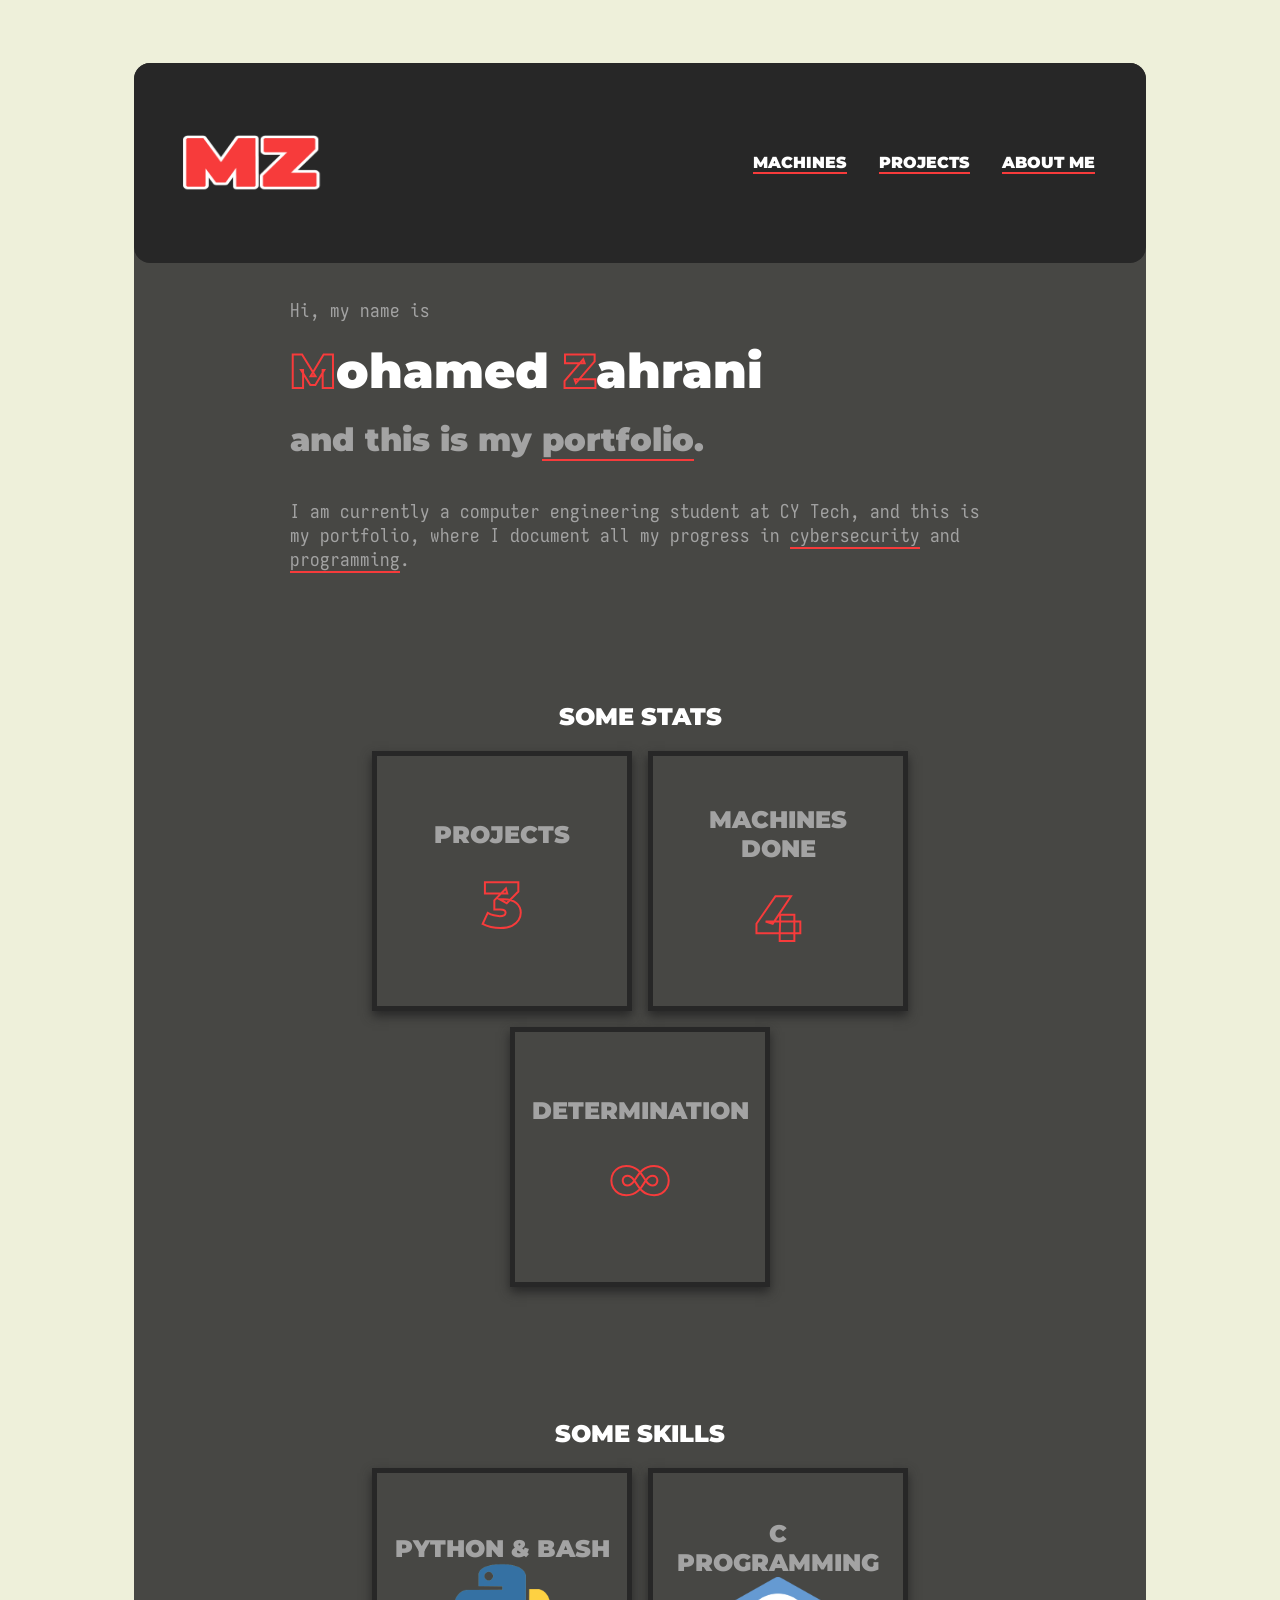
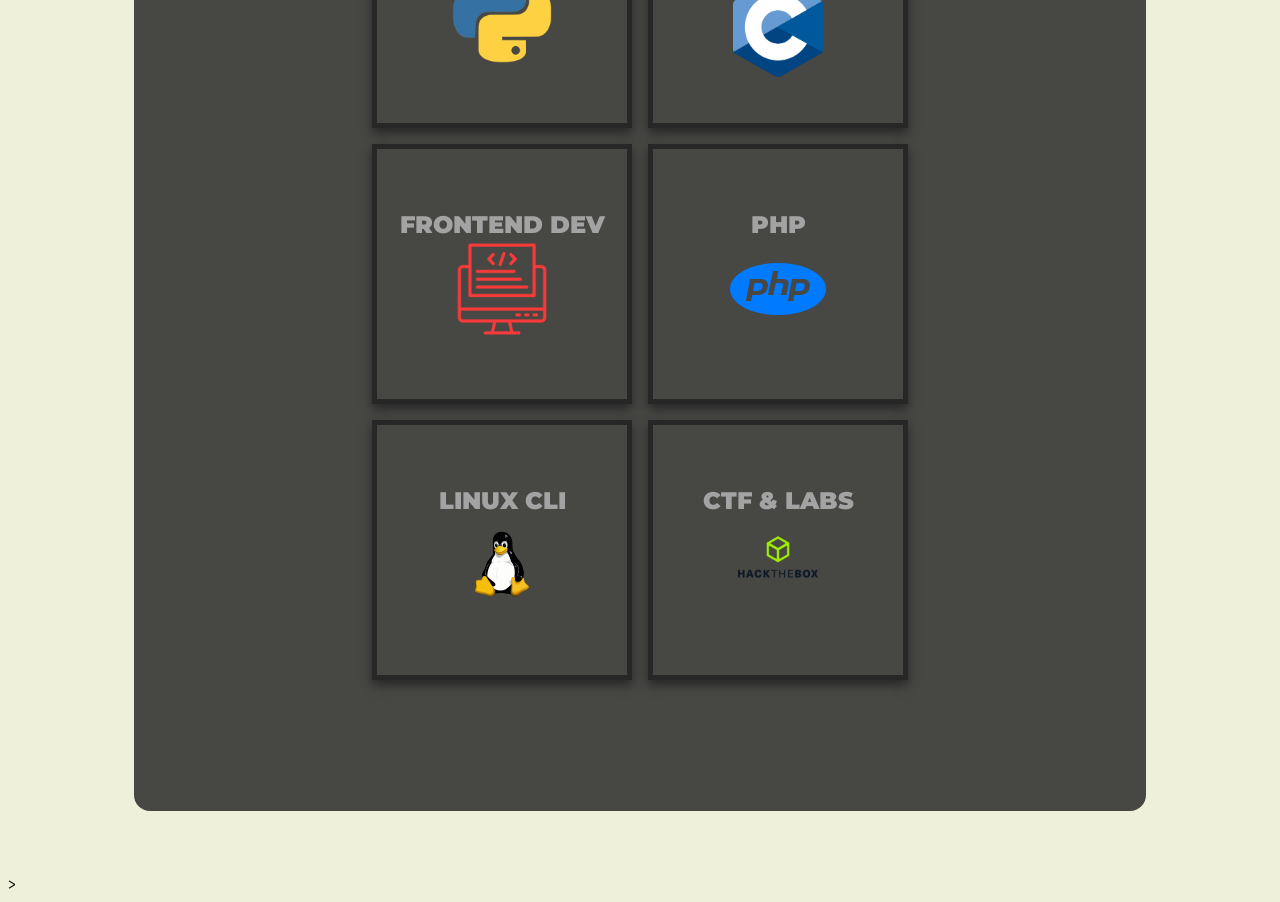
==== index.html @ 6e226d95 "Some skills section added" ====
<!DOCTYPE html>
<html lang="en">
<head>
    <meta charset="UTF-8">
    <meta name="viewport" content="width=device-width, initial-scale=1.0">
    <title>Home | MZ</title>
    <link rel="stylesheet" href="style.css">
</head>
<body>

    <div class="main_layout">

        <header>
            <img src="images/logo_no_background.png"alt="MZ Logo" class="logo">
           
            <nav>
                <a href="#machines">MACHINES</a>
                <a href="#projects">PROJECTS</a>
                <a href="#about_me">ABOUT ME</a>
            </nav>
        </header>

        <main class="content">
            <section class="intro">
                <p>Hi, my name is</p><br><h1><span class="capital_letter">M</span>ohamed <span class="capital_letter">Z</span>ahrani</h1><br><h2>and this is my <span>portfolio</span>.</h2><br><p>I am currently a computer engineering student at CY Tech, 
                    and this is my portfolio, where I document all my progress in <span>cybersecurity</span> and <span>programming</span>.</p>
            </section>
            
            <section class="stats">
                <h1 class="title">SOME STATS</h1>

                <div class="wrap">
                    <div class="card" id="projects">
                        <h2>PROJECTS</h2><span>3</span>
                        
                    </div>
                    <div class="card" id="machines">
                        <h2>MACHINES DONE</h2><span>4</span>
                        
                    </div>
                    <div class="card" id="determination">
                        <h2>DETERMINATION</h2><span>∞</span>
                        
                    </div>
                </div>
            </section>

            <section class="stats">
                <h1 class="title">SOME SKILLS</h1>

                <div class="wrap">
                    <div class="card" id="pythonbash">
                        <h2>PYTHON & BASH</h2><img alt="Python logo" src="images/python.png" class="symbol">
                        
                    </div>
                    <div class="card" id="c">
                        <h2>C PROGRAMMING</h2><img alt="C logo" src="images/C_Programming_Language.svg.webp" class="symbol">
                        
                    </div>
                    <div class="card" id="frontend">
                        <h2>FRONTEND DEV</h2><img alt="Frontend logo" src="images/frontend.png" class="symbol">
                        
                    </div>
                    <div class="card" id="backend">
                        <h2>PHP</h2><img alt="php logo" src="images/php.png" class="symbol">
                        
                    </div>
                    <div class="card" id="linux">
                        <h2>LINUX CLI</h2><img alt="linux logo" src="images/Linux-Logo.wine.svg" class="symbol">
                        
                    </div>
                    <div class="card" id="ctflabs">
                        <h2>CTF & LABS</h2><img alt="Hack The Box logo" src="images/hackthebox.png" class="symbol">
                        
                    </div>
                </div>
            </section>

            <section class="more_soon">
                <h3></h3>
            </section>

        </main>

    </div>
    
</body>
</html>>
---- style.css ----
/* 1. CONFIGURACIÓN DE VARIABLES Y COLORES DEL LOGO */
:root {
    --red: #f73b3b;
    --background: #2c2c2c; 
    --gray-shadow: #272727;
    --text-main-color: #ffffff;
    --text-second-color: #a3a3a3;
}

@font-face {
  font-family: "sub_title";
  src: url("fonts/Montserrat-VariableFont_wght.ttf") format('woff2');
  font-weight: 1000;
  font-style: normal;
}

@font-face {
  font-family: "text";
  src: url("fonts/IosevkaCharonMono-Regular.ttf") format('woff2');
  font-weight: normal;
  font-style: normal;
}


body{
    background-color: rgb(238, 240, 218);
    font-family: "text";
    justify-content: center;
}

div.main_layout{
    background-color: #272727d5;
    margin: 5% 10%;
    border-radius:1rem;
}



header{
    background-color: var(--gray-shadow);
    display: flex;
    flex-direction: row;
    justify-content: space-between;
    border-radius: 1rem;
    max-height: 200px;
}

.logo{
    width: 15rem;
    
    
}

nav{
    display: flex;
    gap: 2rem;
    align-self: center;
    justify-self: center;
    padding: 0 5%;
}

nav a{
    font-family: "sub_title";
    color: var(--text-main-color);
    text-decoration: none;
    text-align: center;
    border-bottom: 2px solid var(--red);
    transition: 0.5s ease;
    display: flex;
    flex-direction:row;
}

nav a:hover{
    color: var(--red);
    border-bottom: 2px solid var(--text-main-color);
}


.content{
    margin: 1rem;
    display: flex;
    flex-direction: column;
    color: var(--text-second-color);
    justify-content: center;
    gap: 7rem;
}

.intro{
    display: flex;
    flex-direction: column;
    text-align: left;
    align-self: center;
    max-width: 700px;
}

.intro p{
    font-family: "text";
    font-size: 1.2rem;
    margin-bottom: 0px;
}

.intro h1,h2{
    font-family: "sub_title";
    margin-top: 0px;
    margin-bottom: 0px;
}

.intro h1{
    font-size: 3rem;
    color: var(--text-main-color);
}

.intro span.capital_letter{
    color: var(--red);
    -webkit-text-fill-color: transparent;
    -webkit-text-stroke: 2px;
    transition: 0.5s ease;

}

.intro span.capital_letter:hover{
    color: var(--text-main-color);
    -webkit-text-fill-color: transparent;
    -webkit-text-stroke: 2px;
}

.intro h2{

    font-size: 2rem;
}

.intro h2 span{
    border-bottom: 2px solid var(--red);
}

.intro p span{
    border-bottom: 2px solid var(--red);
}

.stats .title{
    font-family: "sub_title";
    color: var(--text-main-color);
    align-items: center;
    text-align: center;
    transition: 0.5s ease;
}

.stats .title:hover{
    color: var(--red);
    
}

.stats{
    display: flex;
    flex-direction: column;
}

.stats .wrap{
    display: flex;
    flex-wrap: wrap;
    gap: 1rem;
    align-self: center;
    justify-content: center;
    max-width: 650px;
    border: 2px rgba(252, 255, 215, 0.836);
}



.card{
    
    display: flex;
    flex-direction: column;
    align-items: center;
    
    width: 250px;
    aspect-ratio: 1 / 1;
    justify-content: center;
    align-items: center;
    border-style: solid;
    box-shadow: 0 5px 10px #272727;
    border-color: var(--gray-shadow);
    border-width: 5px;

    
}

.card h2{
    text-align: center;
    font-size: 1.5rem;
    padding: 0 1rem;
}

.card span{
    margin-top: 1rem;
    font-family: "sub_title";
    font-size: 4rem;
    color: var(--red);
    -webkit-text-fill-color: transparent;
    -webkit-text-stroke: 2px;
    transition: 0.5s ease;
}

.card span:hover{
    color: var(--text-main-color);
    -webkit-text-fill-color: transparent;
    -webkit-text-stroke: 2px;
}


.card img.symbol{
    
    max-height: 100px;
}



@media screen and (max-width: 700px){
    .stats .wrap{
        display: flex;
        flex-direction: column;
        align-self: center;
    }

}
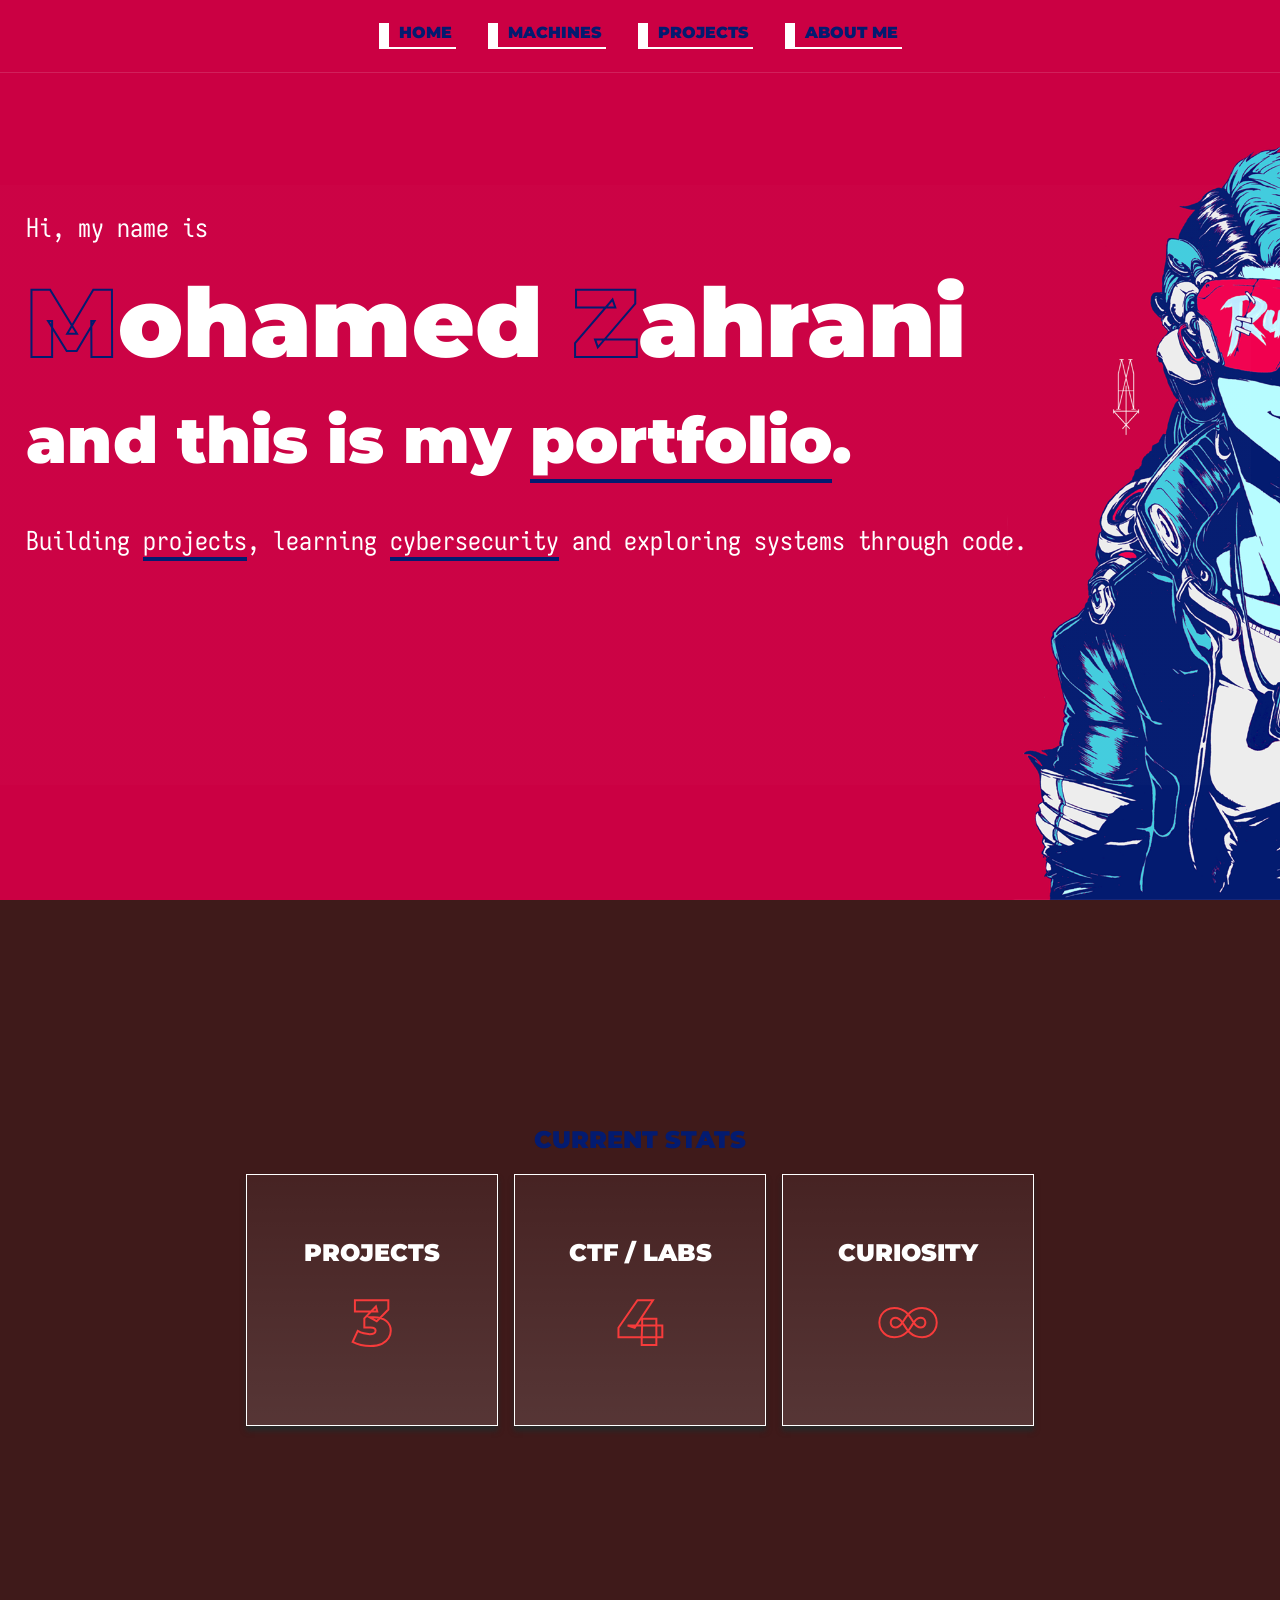
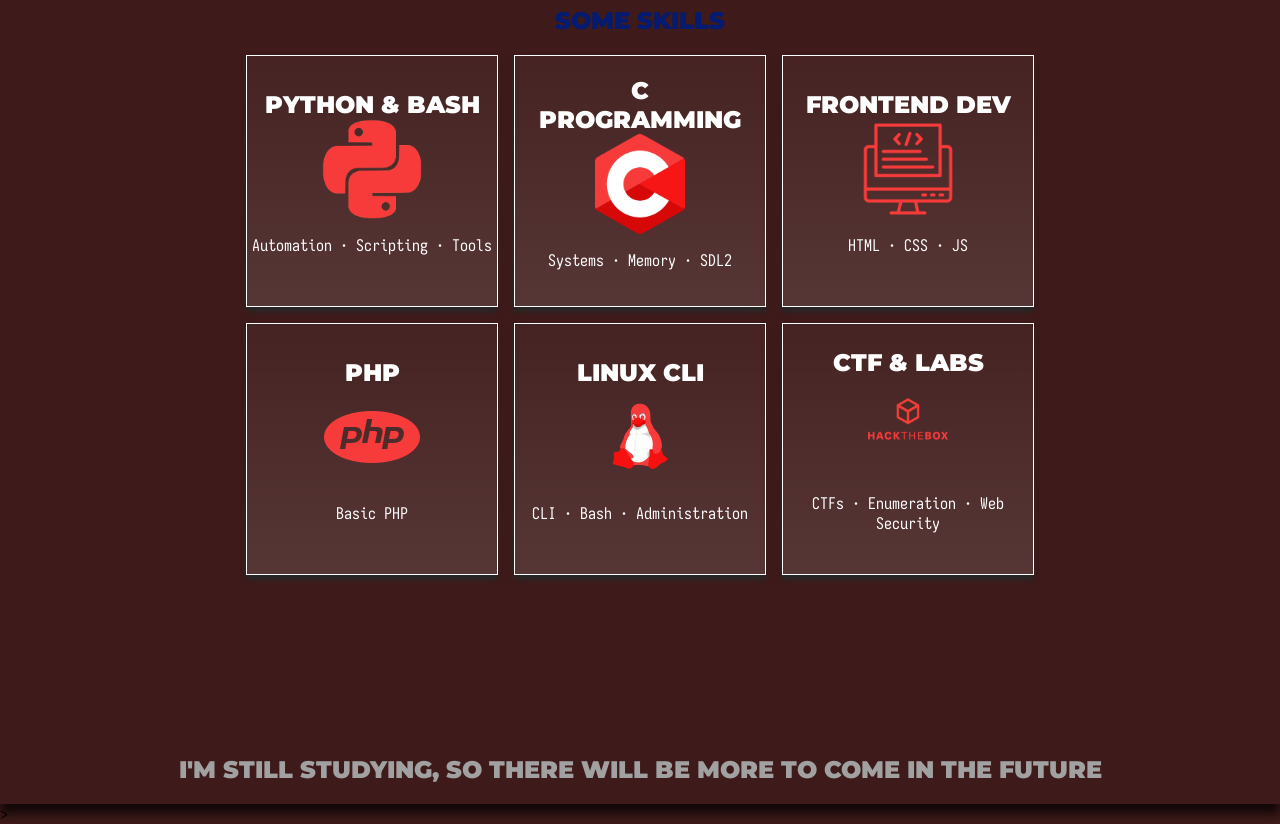
==== commit 4b3602ab: "- Change of background , added more details and animations" ====
--- a/index.html
+++ b/index.html
@@ -5,15 +5,16 @@
     <meta name="viewport" content="width=device-width, initial-scale=1.0">
     <title>Home | MZ</title>
     <link rel="stylesheet" href="style.css">
+    <script src="scroll.js" defer></script>
 </head>
 <body>
 
     <div class="main_layout">
 
         <header>
-            <img src="images/logo_no_background.png"alt="MZ Logo" class="logo">
-           
+            <!--<img src="images/logo_no_background.png"alt="MZ Logo" class="logo">-->
             <nav>
+                <a href="#home">HOME</a>
                 <a href="#machines">MACHINES</a>
                 <a href="#projects">PROJECTS</a>
                 <a href="#about_me">ABOUT ME</a>
@@ -22,62 +23,65 @@
 
         <main class="content">
             <section class="intro">
-                <p>Hi, my name is</p><br><h1><span class="capital_letter">M</span>ohamed <span class="capital_letter">Z</span>ahrani</h1><br><h2>and this is my <span>portfolio</span>.</h2><br><p>I am currently a computer engineering student at CY Tech, 
-                    and this is my portfolio, where I document all my progress in <span>cybersecurity</span> and <span>programming</span>.</p>
+                <p class="todo">Hi, my name is</p><br><h1 class="todo"><span class="capital_letter">M</span>ohamed <span class="capital_letter">Z</span>ahrani</h1><br><h2 class="todo">and this is my <span>portfolio</span>.</h2><br><p class="todo">Building <span>projects</span>, learning <span>cybersecurity</span> and exploring systems through code.</p>
+            </section>
+            <section class="CTA">
+                
             </section>
             
-            <section class="stats">
-                <h1 class="title">SOME STATS</h1>
+            <section class="section">
+                <h1 class="title todo">CURRENT STATS</h1>
 
                 <div class="wrap">
-                    <div class="card" id="projects">
+                    <div class="card todo" id="projects">
                         <h2>PROJECTS</h2><span>3</span>
                         
                     </div>
-                    <div class="card" id="machines">
-                        <h2>MACHINES DONE</h2><span>4</span>
+                    <div class="card todo" id="machines">
+                        <h2>CTF / LABS</h2><span>4</span>
                         
                     </div>
-                    <div class="card" id="determination">
-                        <h2>DETERMINATION</h2><span>∞</span>
+                    <div class="card todo" id="determination">
+                        <h2>CURIOSITY</h2><span>∞</span>
                         
                     </div>
                 </div>
             </section>
+            
 
-            <section class="stats">
-                <h1 class="title">SOME SKILLS</h1>
+            <section class="section">
+                <h1 class="title todo">SOME SKILLS</h1>
 
                 <div class="wrap">
-                    <div class="card" id="pythonbash">
+                    <div class="card todo" id="pythonbash">
                         <h2>PYTHON & BASH</h2><img alt="Python logo" src="images/python.png" class="symbol">
-                        
+                        <h3>Automation · Scripting · Tools</h3>
                     </div>
-                    <div class="card" id="c">
-                        <h2>C PROGRAMMING</h2><img alt="C logo" src="images/C_Programming_Language.svg.webp" class="symbol">
-                        
+                    <div class="card todo" id="c">
+                        <h2>C PROGRAMMING</h2><img alt="C logo" src="images/C_Programming_Language.png" class="symbol">
+                        <h3>Systems · Memory · SDL2</h3>
                     </div>
-                    <div class="card" id="frontend">
+                    <div class="card todo" id="frontend">
                         <h2>FRONTEND DEV</h2><img alt="Frontend logo" src="images/frontend.png" class="symbol">
-                        
+                        <h3>HTML · CSS · JS </h3>
                     </div>
-                    <div class="card" id="backend">
+                    <div class="card todo" id="backend">
                         <h2>PHP</h2><img alt="php logo" src="images/php.png" class="symbol">
-                        
+                        <h3>Basic PHP</h3>
                     </div>
-                    <div class="card" id="linux">
-                        <h2>LINUX CLI</h2><img alt="linux logo" src="images/Linux-Logo.wine.svg" class="symbol">
-                        
+                    <div class="card todo" id="linux">
+                        <h2>LINUX CLI</h2><img alt="linux logo" src="images/Linux-Logo.png" class="symbol">
+                        <h3>CLI · Bash · Administration</h3>
                     </div>
-                    <div class="card" id="ctflabs">
+                    <div class="card todo" id="ctflabs">
                         <h2>CTF & LABS</h2><img alt="Hack The Box logo" src="images/hackthebox.png" class="symbol">
-                        
+                        <h3>CTFs · Enumeration · Web Security</h3>
                     </div>
                 </div>
             </section>
 
-            <section class="more_soon">
-                <h3></h3>
+            <section class="section">
+                <h1 class="title more_to_come todo">I'M STILL STUDYING, SO THERE WILL BE MORE TO COME IN THE FUTURE</h1>
             </section>
 
         </main>
--- a/style.css
+++ b/style.css
@@ -1,10 +1,13 @@
 /* 1. CONFIGURACIÓN DE VARIABLES Y COLORES DEL LOGO */
 :root {
     --red: #f73b3b;
-    --background: #2c2c2c; 
+    --dark-blue: #031b70;
+    --background-color: #3F1A1A; 
+    --main_layout_color: #75B6AB;
     --gray-shadow: #272727;
-    --text-main-color: #ffffff;
-    --text-second-color: #a3a3a3;
+    --text-main-color: white;
+    --text-main-contrast: ;
+    --text-second-color: white;
 }
 
 @font-face {
@@ -23,79 +26,109 @@
 
 
 body{
-    background-color: rgb(238, 240, 218);
+    background-color: var(--background-color);
     font-family: "text";
     justify-content: center;
+    margin: 0;
 }
 
 div.main_layout{
-    background-color: #272727d5;
-    margin: 5% 10%;
-    border-radius:1rem;
+    background-image: url("images/background\ v2.png");/*linear-gradient(rgba(0, 0, 0, 0.733), rgba(0, 0, 0, 0.705)), url("images/background\ v2.png");*/
+    background-size: cover;
+    background-repeat: no-repeat;
+    background-attachment: fixed;
+    box-shadow: 0 10px 10px rgba(0, 0, 0, 0.733);
+    position: relative;
+    margin: 0;
 }
 
 
 
 header{
-    background-color: var(--gray-shadow);
+    background-color: transparent;
     display: flex;
     flex-direction: row;
-    justify-content: space-between;
-    border-radius: 1rem;
-    max-height: 200px;
-}
+    justify-content: center;
+    
+    max-height: 100px;
+    overflow: hidden;
+    position: sticky;
+    top: 0;
+
+    border-bottom: 1px solid rgba(255, 255, 255, 0.13);
+}
+
 
 .logo{
-    width: 15rem;
+    opacity: 0;
+    height: 200px;
+    position: absolute;
+    top:-5vh;
+    right: 0vh;
     
     
 }
 
 nav{
+
     display: flex;
     gap: 2rem;
-    align-self: center;
     justify-self: center;
-    padding: 0 5%;
+    padding: 1.8% 3%;
+    justify-self: center;
+    /*background: linear-gradient(rgba(255, 255, 255, 0.055), rgba(255, 255, 255, 0.082));
+    border-radius: 1000px;*/
+    
 }
 
 nav a{
     font-family: "sub_title";
-    color: var(--text-main-color);
+    color: var(--dark-blue);
     text-decoration: none;
     text-align: center;
-    border-bottom: 2px solid var(--red);
+    padding: 0px 4px 5px 10px;
+    
+    border-bottom: 2px solid white;
+    border-left: 10px solid white;
     transition: 0.5s ease;
     display: flex;
     flex-direction:row;
 }
 
 nav a:hover{
-    color: var(--red);
+    color: white;
     border-bottom: 2px solid var(--text-main-color);
+    border-left: 0px solid white;
+    padding: 0px;
 }
 
 
 .content{
-    margin: 1rem;
     display: flex;
     flex-direction: column;
     color: var(--text-second-color);
     justify-content: center;
-    gap: 7rem;
+    gap: 10rem;
+    padding-top: 5rem;
 }
 
 .intro{
     display: flex;
     flex-direction: column;
     text-align: left;
-    align-self: center;
-    max-width: 700px;
-}
+    align-self: left;
+    max-width: 1200px;
+    aspect-ratio: 2 / 1;
+    padding: 0 2%;
+    margin-top: 2rem;
+    background: linear-gradient(rgba(255, 255, 255, 0.01), rgba(255, 255, 255, 0.012));
+    transition: 0.5s ease ;
+}
+
 
 .intro p{
     font-family: "text";
-    font-size: 1.2rem;
+    font-size: 1.6rem;
     margin-bottom: 0px;
 }
 
@@ -106,12 +139,12 @@
 }
 
 .intro h1{
-    font-size: 3rem;
+    font-size: 6rem;
     color: var(--text-main-color);
 }
 
 .intro span.capital_letter{
-    color: var(--red);
+    color: var(--dark-blue);
     -webkit-text-fill-color: transparent;
     -webkit-text-stroke: 2px;
     transition: 0.5s ease;
@@ -126,48 +159,48 @@
 
 .intro h2{
 
-    font-size: 2rem;
+    font-size: 4rem;
 }
 
 .intro h2 span{
-    border-bottom: 2px solid var(--red);
+    border-bottom: 4px solid var(--dark-blue);
 }
 
 .intro p span{
-    border-bottom: 2px solid var(--red);
-}
-
-.stats .title{
-    font-family: "sub_title";
-    color: var(--text-main-color);
+    border-bottom: 4px solid var(--dark-blue);
+}
+
+.section .title{
+    font-family: "sub_title";
+    color: var(--dark-blue);
     align-items: center;
     text-align: center;
     transition: 0.5s ease;
 }
 
-.stats .title:hover{
-    color: var(--red);
-    
-}
-
-.stats{
-    display: flex;
-    flex-direction: column;
-}
-
-.stats .wrap{
+.section .title:hover{
+    color: white;
+    
+}
+
+.section{
+    display: flex;
+    flex-direction: column;
+}
+
+.section .wrap{
     display: flex;
     flex-wrap: wrap;
     gap: 1rem;
     align-self: center;
     justify-content: center;
-    max-width: 650px;
+    max-width: 1000px;
     border: 2px rgba(252, 255, 215, 0.836);
 }
 
 
 
-.card{
+section.section div.wrap div.card{
     
     display: flex;
     flex-direction: column;
@@ -177,12 +210,16 @@
     aspect-ratio: 1 / 1;
     justify-content: center;
     align-items: center;
-    border-style: solid;
-    box-shadow: 0 5px 10px #272727;
-    border-color: var(--gray-shadow);
-    border-width: 5px;
-
-    
+    background: linear-gradient(rgba(255, 255, 255, 0.041), rgba(255, 255, 255, 0.123));
+    box-shadow: 0 5px 5px #272727;
+    transition: 0.5s ease;
+    border: 1px solid white;
+    
+}
+
+
+.card:hover{
+    transform: translateY(-10px);
 }
 
 .card h2{
@@ -191,6 +228,12 @@
     padding: 0 1rem;
 }
 
+.card h3{
+    text-align: center;
+    font-size: 1rem;
+    font-weight: 500;
+}
+
 .card span{
     margin-top: 1rem;
     font-family: "sub_title";
@@ -208,11 +251,17 @@
 }
 
 
+
+
 .card img.symbol{
     
     max-height: 100px;
 }
 
+
+.section h1.more_to_come{
+    color: rgb(161, 161, 161);
+}
 
 
 @media screen and (max-width: 700px){
@@ -222,4 +271,13 @@
         align-self: center;
     }
 
+}
+
+.todo {
+    opacity: 0;
+    transition: 2.5s ease;
+}
+
+.todo.show{
+    opacity: 1;
 }
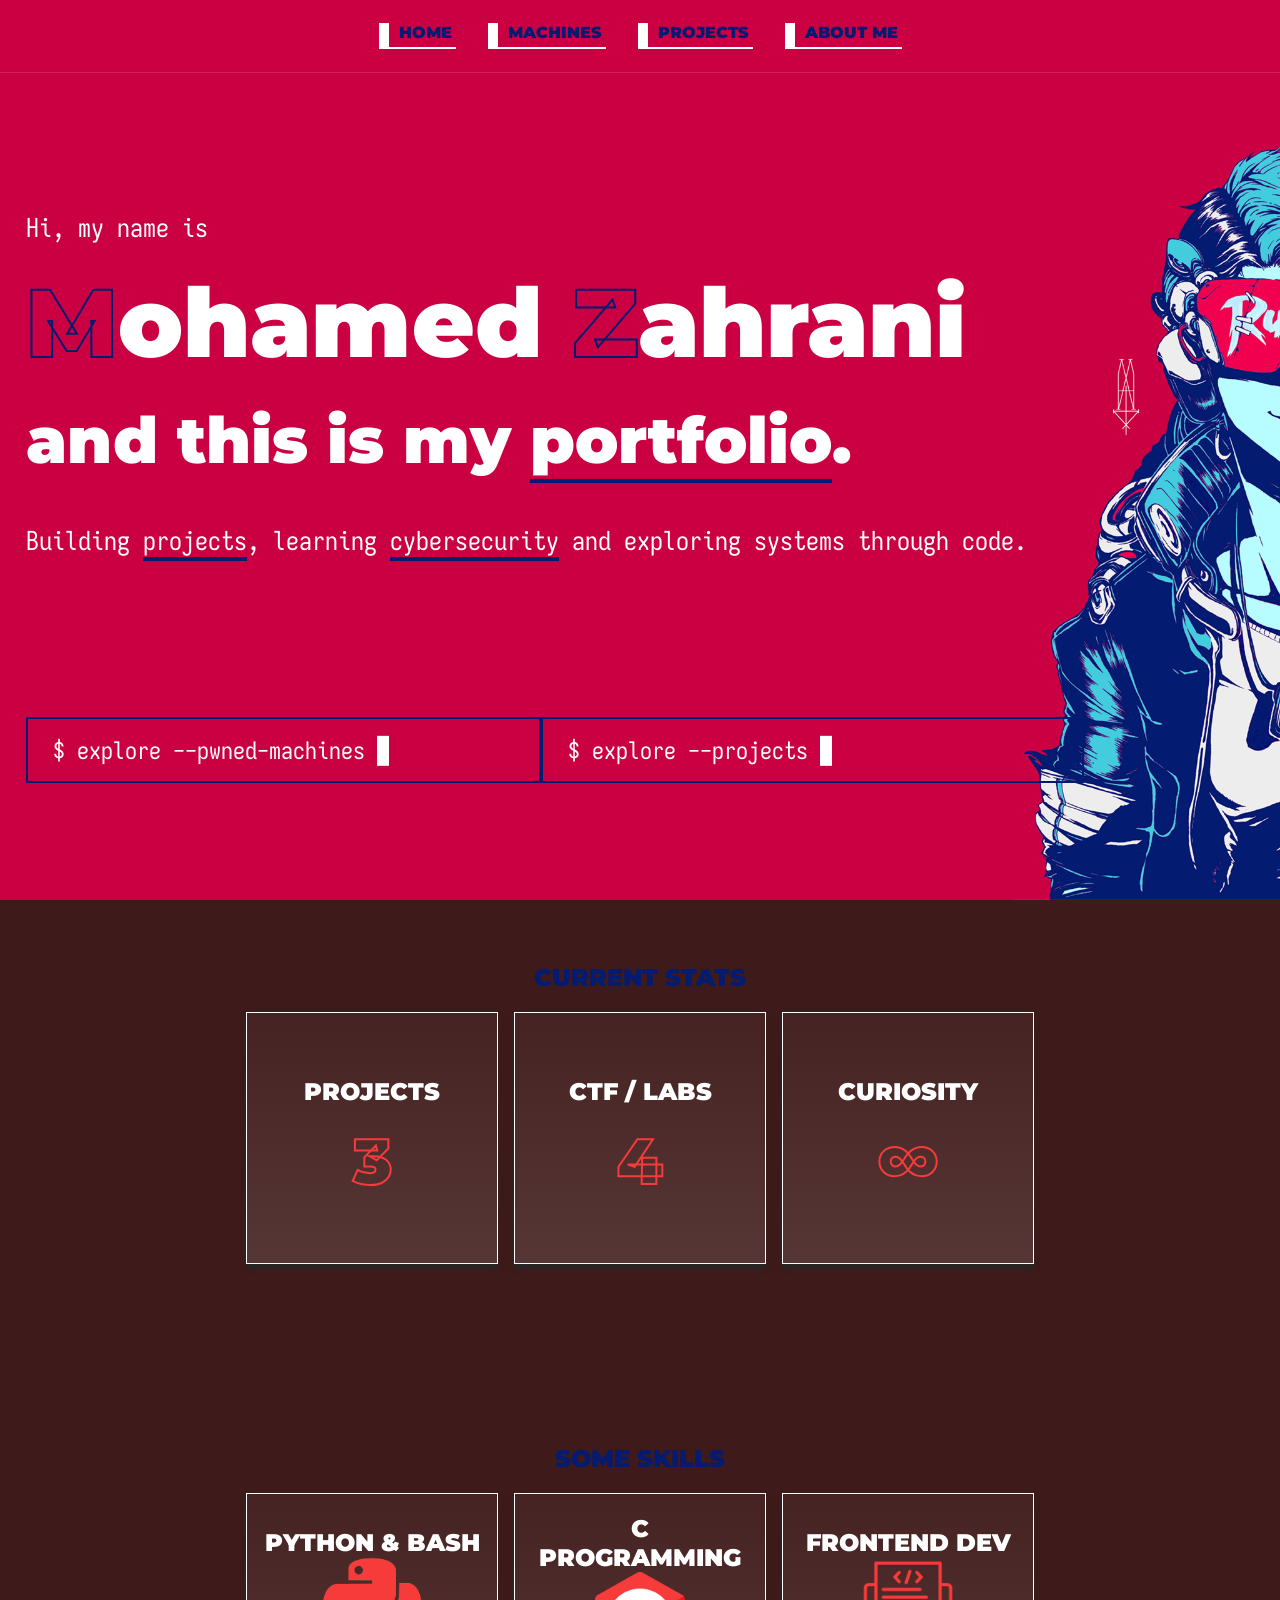
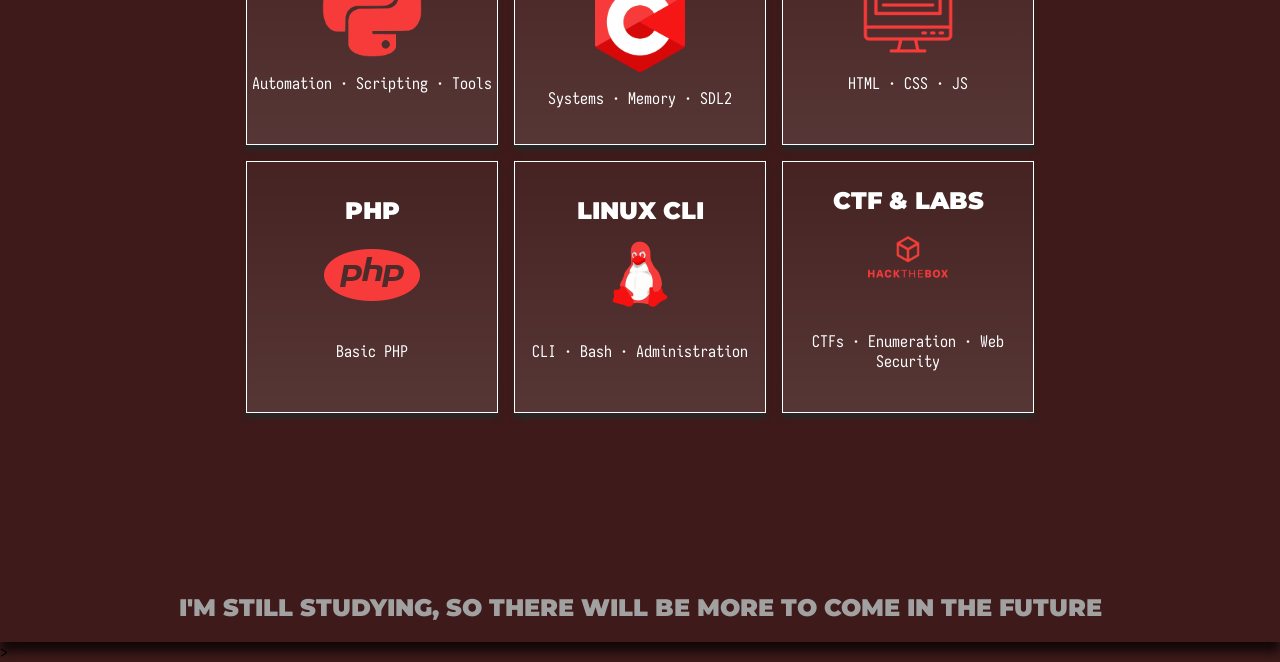
==== commit 1986f596: "more details in home" ====
--- a/index.html
+++ b/index.html
@@ -26,7 +26,12 @@
                 <p class="todo">Hi, my name is</p><br><h1 class="todo"><span class="capital_letter">M</span>ohamed <span class="capital_letter">Z</span>ahrani</h1><br><h2 class="todo">and this is my <span>portfolio</span>.</h2><br><p class="todo">Building <span>projects</span>, learning <span>cybersecurity</span> and exploring systems through code.</p>
             </section>
             <section class="CTA">
-                
+                <a href="#machines" class="terminal-command pwned-machines todo">
+                    <span>$</span> explore --pwned-machines<span class="cursor"> █</span>
+                </a>
+                <a href="#projects" class="terminal-command projects todo">
+                    <span>$</span> explore --projects<span class="cursor"> █</span>
+                </a>
             </section>
             
             <section class="section">
--- a/style.css
+++ b/style.css
@@ -118,10 +118,12 @@
     text-align: left;
     align-self: left;
     max-width: 1200px;
-    aspect-ratio: 2 / 1;
+    
     padding: 0 2%;
     margin-top: 2rem;
-    background: linear-gradient(rgba(255, 255, 255, 0.01), rgba(255, 255, 255, 0.012));
+    margin-bottom: 0;
+    /*background: linear-gradient(rgba(255, 255, 255, 0.01), rgba(255, 255, 255, 0.012));
+    */
     transition: 0.5s ease ;
 }
 
@@ -143,13 +145,30 @@
     color: var(--text-main-color);
 }
 
+@keyframes blink-color{
+    25%{
+        opacity: 75%;
+    }
+    50%{
+        opacity: 50%;
+    }
+    75%{
+        opacity: 25%;
+    }
+    100%{
+        opacity: 0%;
+    }
+}
+
 .intro span.capital_letter{
     color: var(--dark-blue);
     -webkit-text-fill-color: transparent;
     -webkit-text-stroke: 2px;
-    transition: 0.5s ease;
-
-}
+    animation: blink-color 1s alternate infinite ;
+
+}
+
+
 
 .intro span.capital_letter:hover{
     color: var(--text-main-color);
@@ -169,6 +188,53 @@
 .intro p span{
     border-bottom: 4px solid var(--dark-blue);
 }
+
+section.CTA{
+    display: flex;
+    flex-direction: row;
+    
+    padding: 0 2%;
+    
+}
+
+section.CTA a{
+    text-decoration: none;
+    font-family: "text";
+    font-size: 1.5rem;
+    color: white;
+    border: 2px solid var(--dark-blue);
+    padding-top: 1rem;
+    padding-bottom: 1rem;
+    transition: color 0s ease;
+}
+
+section.CTA a.terminal-command:hover{
+    color: rgba(255, 255, 255, 0.466);
+}
+
+section.CTA a.pwned-machines{
+    
+    padding-right: 150px;
+    padding-left: 25px;
+}
+
+section.CTA a.projects{
+    padding-right: 250px;
+    padding-left: 25px;
+    
+}
+
+@keyframes blink{
+    50%{
+        opacity: 0;
+    }
+}
+
+section.CTA a span.cursor{
+    width: 10px;
+    animation: blink 1s step-end infinite;
+}
+
 
 .section .title{
     font-family: "sub_title";
@@ -275,7 +341,7 @@
 
 .todo {
     opacity: 0;
-    transition: 2.5s ease;
+    transition: opacity 1.5s ease, color 0.2s ease;
 }
 
 .todo.show{
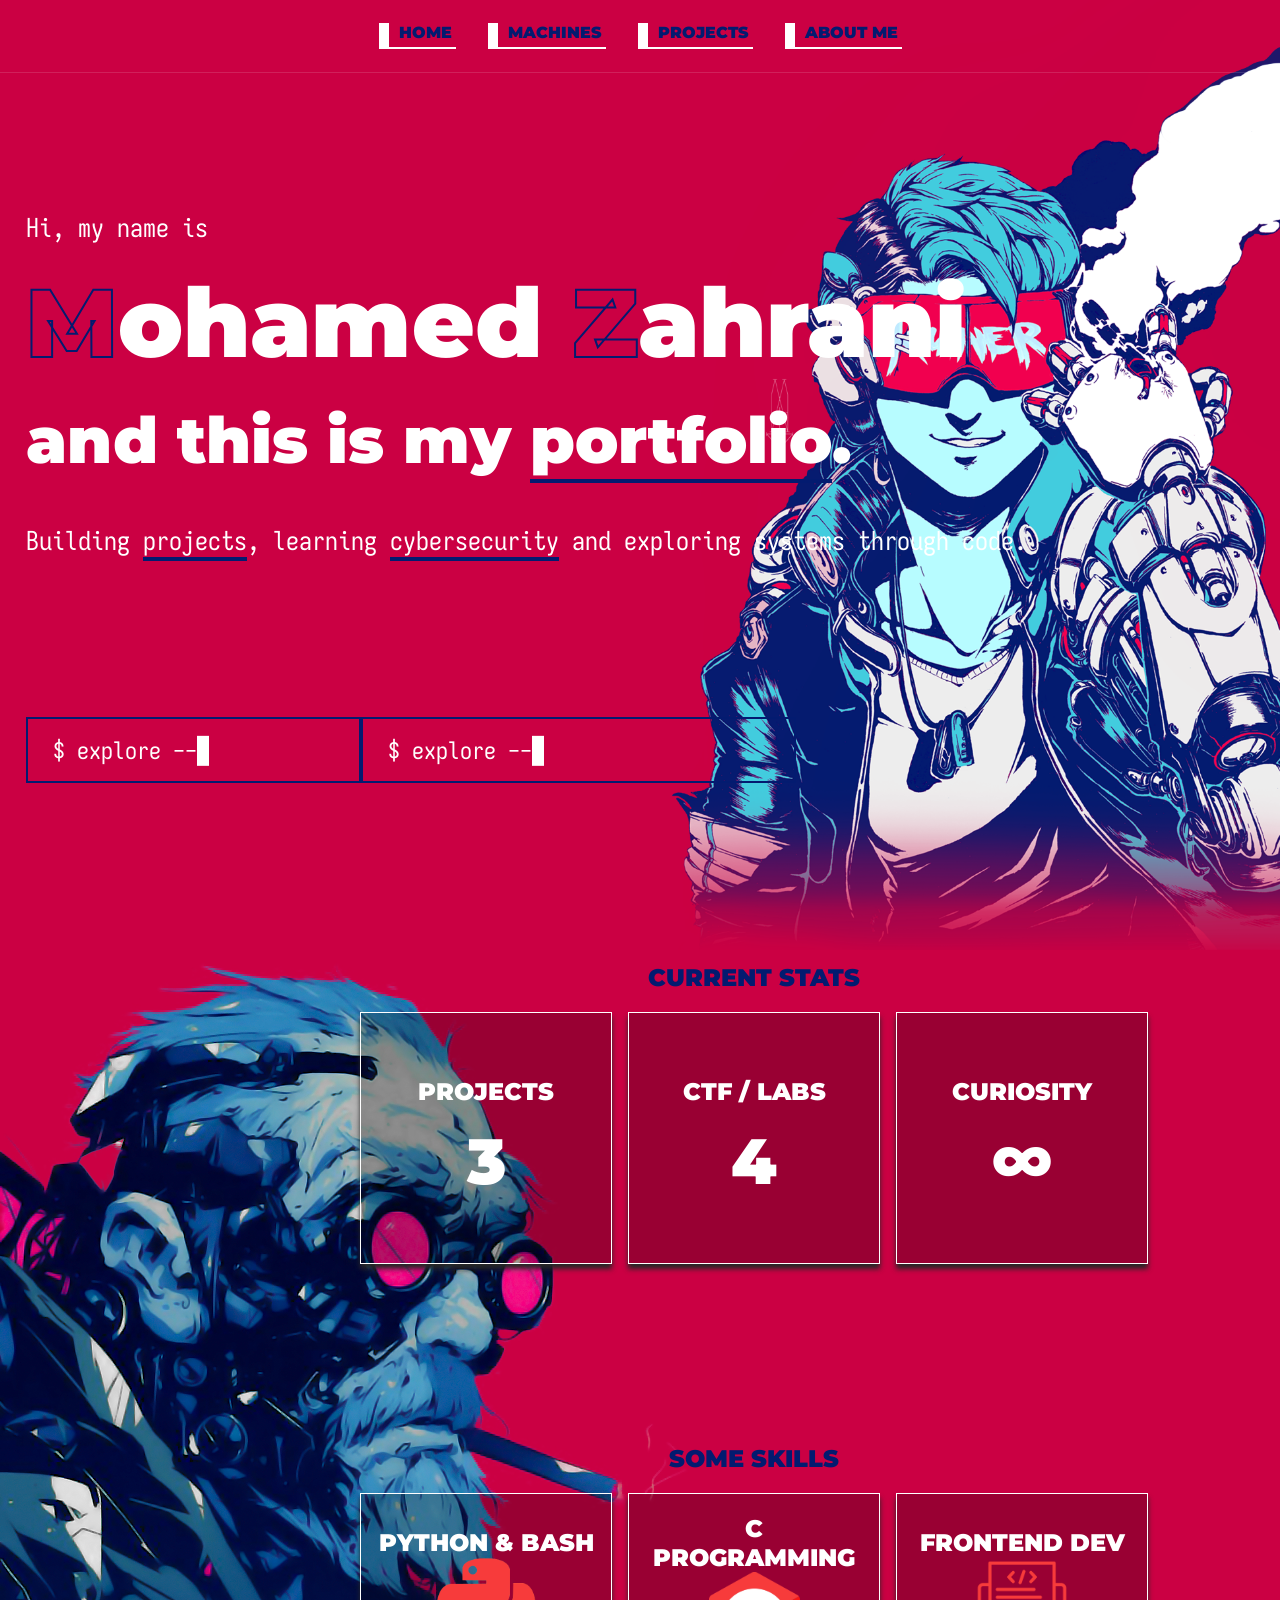
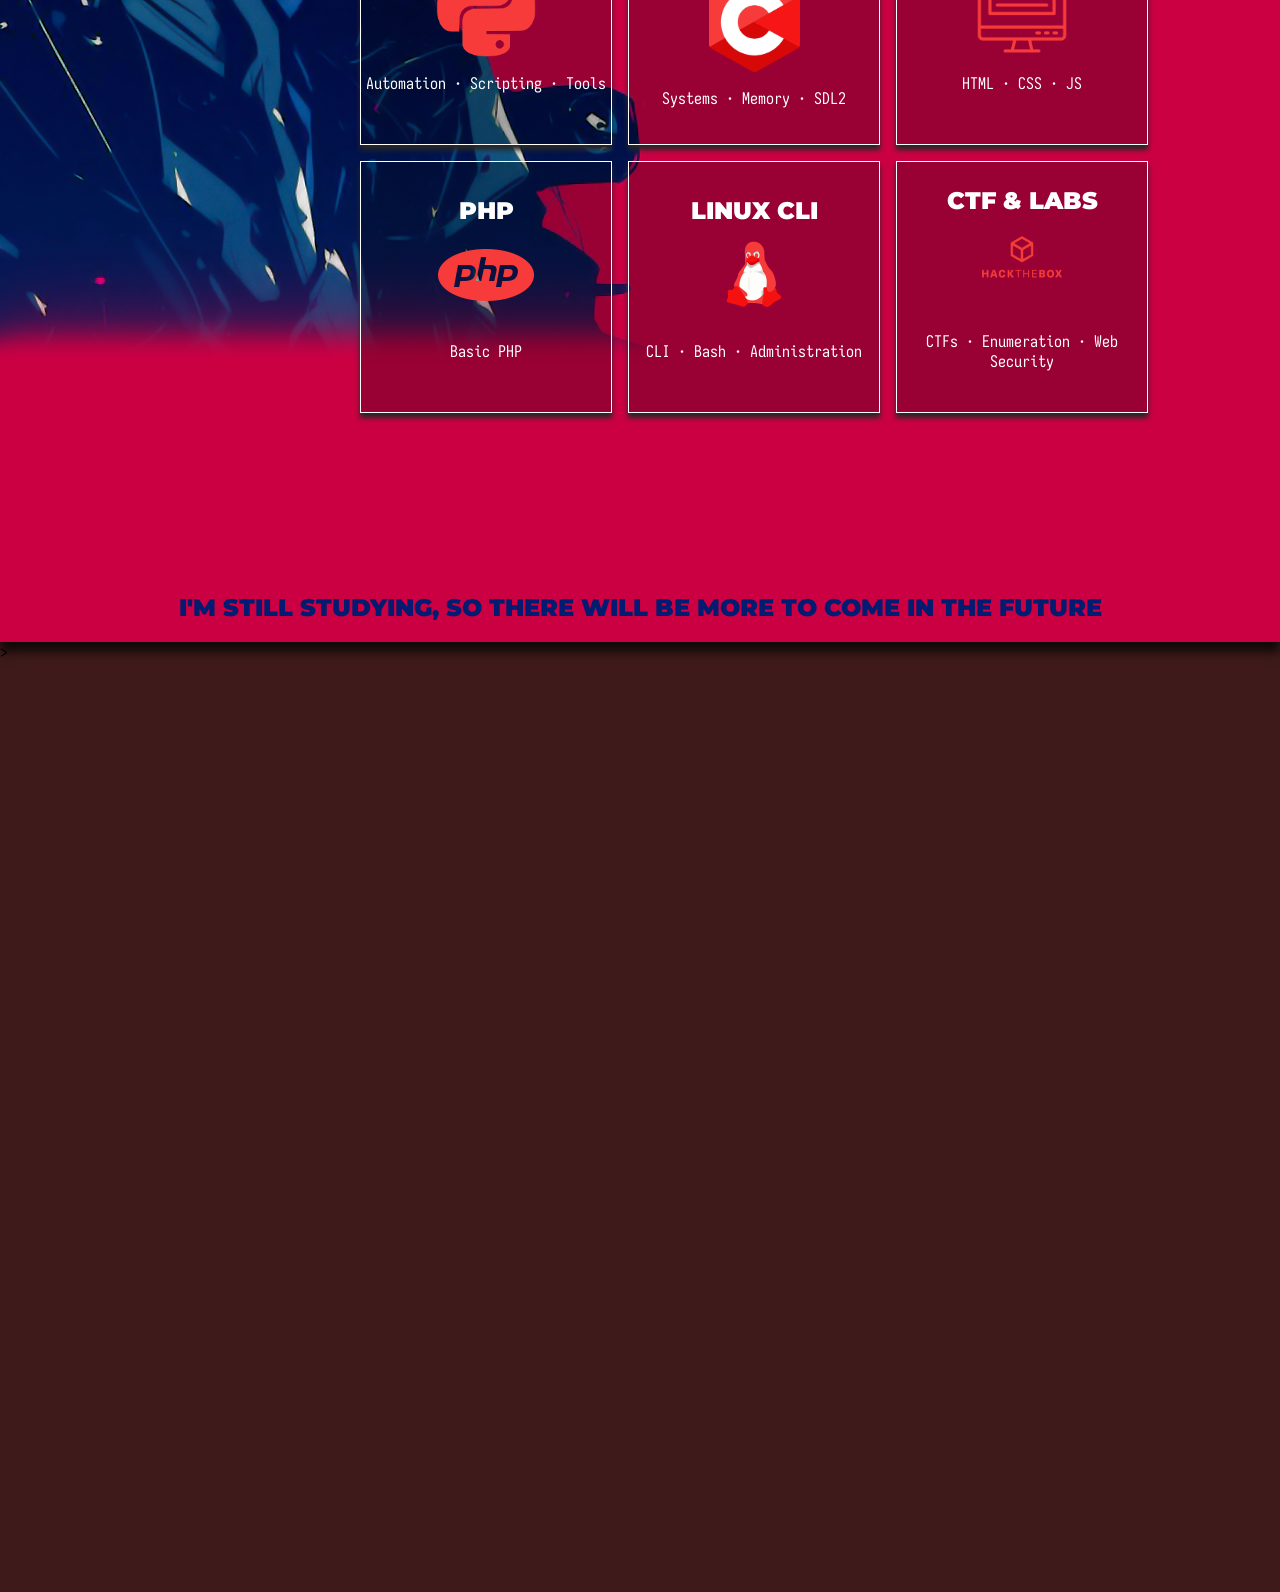
==== commit bdfd4ba8: "More animations and another character in the bottom left side" ====
--- a/index.html
+++ b/index.html
@@ -6,6 +6,7 @@
     <title>Home | MZ</title>
     <link rel="stylesheet" href="style.css">
     <script src="scroll.js" defer></script>
+    <script src="script.js" defer></script>
 </head>
 <body>
 
@@ -21,20 +22,28 @@
             </nav>
         </header>
 
+        <div class="runner">
+            <img src="images/runner.png" alt="Cyberpunk Character, Runner">
+        </div>
+        <div class="old_man">
+            <img src="images/old man.png" alt="Cyberpunk Character, Old man">
+        </div>
+
+
         <main class="content">
             <section class="intro">
                 <p class="todo">Hi, my name is</p><br><h1 class="todo"><span class="capital_letter">M</span>ohamed <span class="capital_letter">Z</span>ahrani</h1><br><h2 class="todo">and this is my <span>portfolio</span>.</h2><br><p class="todo">Building <span>projects</span>, learning <span>cybersecurity</span> and exploring systems through code.</p>
             </section>
             <section class="CTA">
                 <a href="#machines" class="terminal-command pwned-machines todo">
-                    <span>$</span> explore --pwned-machines<span class="cursor"> █</span>
+                    <span class="command"></span><span class="cursor">█</span>
                 </a>
                 <a href="#projects" class="terminal-command projects todo">
-                    <span>$</span> explore --projects<span class="cursor"> █</span>
+                    <span class="command"></span><span class="cursor">█</span>
                 </a>
             </section>
             
-            <section class="section">
+            <section class="section stats">
                 <h1 class="title todo">CURRENT STATS</h1>
 
                 <div class="wrap">
@@ -54,7 +63,7 @@
             </section>
             
 
-            <section class="section">
+            <section class="section skills">
                 <h1 class="title todo">SOME SKILLS</h1>
 
                 <div class="wrap">
--- a/style.css
+++ b/style.css
@@ -1,7 +1,9 @@
 /* 1. CONFIGURACIÓN DE VARIABLES Y COLORES DEL LOGO */
 :root {
     --red: #f73b3b;
+    --red-background: #cb0043;
     --dark-blue: #031b70;
+    --light-blue: #42cbde;
     --background-color: #3F1A1A; 
     --main_layout_color: #75B6AB;
     --gray-shadow: #272727;
@@ -33,15 +35,41 @@
 }
 
 div.main_layout{
-    background-image: url("images/background\ v2.png");/*linear-gradient(rgba(0, 0, 0, 0.733), rgba(0, 0, 0, 0.705)), url("images/background\ v2.png");*/
+    background-color: var(--red-background);
+    
+    /*background-image: url("images/background\ v2.png");/*linear-gradient(rgba(0, 0, 0, 0.733), rgba(0, 0, 0, 0.705)), url("images/background\ v2.png");*/
     background-size: cover;
     background-repeat: no-repeat;
     background-attachment: fixed;
     box-shadow: 0 10px 10px rgba(0, 0, 0, 0.733);
     position: relative;
     margin: 0;
-}
-
+    z-index: 0;
+    max-width: 1920px;
+}
+
+div.runner{
+    position: absolute;
+    right: 0;
+    top: 0;
+    height: 950px;
+    z-index: -1;
+}
+
+div.runner img{
+    height: 100%;
+}
+
+div.old_man{
+    position: absolute;
+    left: 0;
+    top: 950px;
+    height: 500px;
+    z-index: -1;
+}
+div.old_man{
+    height: 100%;
+}
 
 
 header{
@@ -51,11 +79,23 @@
     justify-content: center;
     
     max-height: 100px;
-    overflow: hidden;
+    
     position: sticky;
     top: 0;
-
+    transition: background-color 0.3s;
     border-bottom: 1px solid rgba(255, 255, 255, 0.13);
+    z-index: 1;
+}
+
+header.scrolled {
+    background-color: var(--dark-blue);
+}
+
+header.scrolled nav a{
+    color: var(--red-background);
+}
+header.scrolled nav a:hover{
+    color: white;
 }
 
 
@@ -164,7 +204,7 @@
     color: var(--dark-blue);
     -webkit-text-fill-color: transparent;
     -webkit-text-stroke: 2px;
-    animation: blink-color 1s alternate infinite ;
+    /*animation: blink-color 1s alternate infinite ;*/
 
 }
 
@@ -205,7 +245,7 @@
     border: 2px solid var(--dark-blue);
     padding-top: 1rem;
     padding-bottom: 1rem;
-    transition: color 0s ease;
+    
 }
 
 section.CTA a.terminal-command:hover{
@@ -254,6 +294,8 @@
     flex-direction: column;
 }
 
+
+
 .section .wrap{
     display: flex;
     flex-wrap: wrap;
@@ -264,7 +306,12 @@
     border: 2px rgba(252, 255, 215, 0.836);
 }
 
-
+section.section.stats,
+section.section.skills {
+    align-self: flex-end;
+    margin-right: 2%;
+    width: 1000px;
+}
 
 section.section div.wrap div.card{
     
@@ -276,8 +323,8 @@
     aspect-ratio: 1 / 1;
     justify-content: center;
     align-items: center;
-    background: linear-gradient(rgba(255, 255, 255, 0.041), rgba(255, 255, 255, 0.123));
-    box-shadow: 0 5px 5px #272727;
+    background: rgba(0, 0, 0, 0.247);/*linear-gradient(180deg, rgba(3, 27, 112, 0.671), rgba(66, 204, 222, 0.5));
+    */box-shadow: 0 5px 5px #272727;
     transition: 0.5s ease;
     border: 1px solid white;
     
@@ -286,6 +333,7 @@
 
 .card:hover{
     transform: translateY(-10px);
+    border-radius: 2rem;
 }
 
 .card h2{
@@ -304,9 +352,9 @@
     margin-top: 1rem;
     font-family: "sub_title";
     font-size: 4rem;
-    color: var(--red);
-    -webkit-text-fill-color: transparent;
-    -webkit-text-stroke: 2px;
+    color: white;
+    /*-webkit-text-fill-color: transparent;
+    -webkit-text-stroke: 2px;*/
     transition: 0.5s ease;
 }
 
@@ -326,7 +374,7 @@
 
 
 .section h1.more_to_come{
-    color: rgb(161, 161, 161);
+    color: var(--dark-blue);
 }
 
 
@@ -341,7 +389,7 @@
 
 .todo {
     opacity: 0;
-    transition: opacity 1.5s ease, color 0.2s ease;
+    transition: opacity 1.5s , color 0.2s ;
 }
 
 .todo.show{
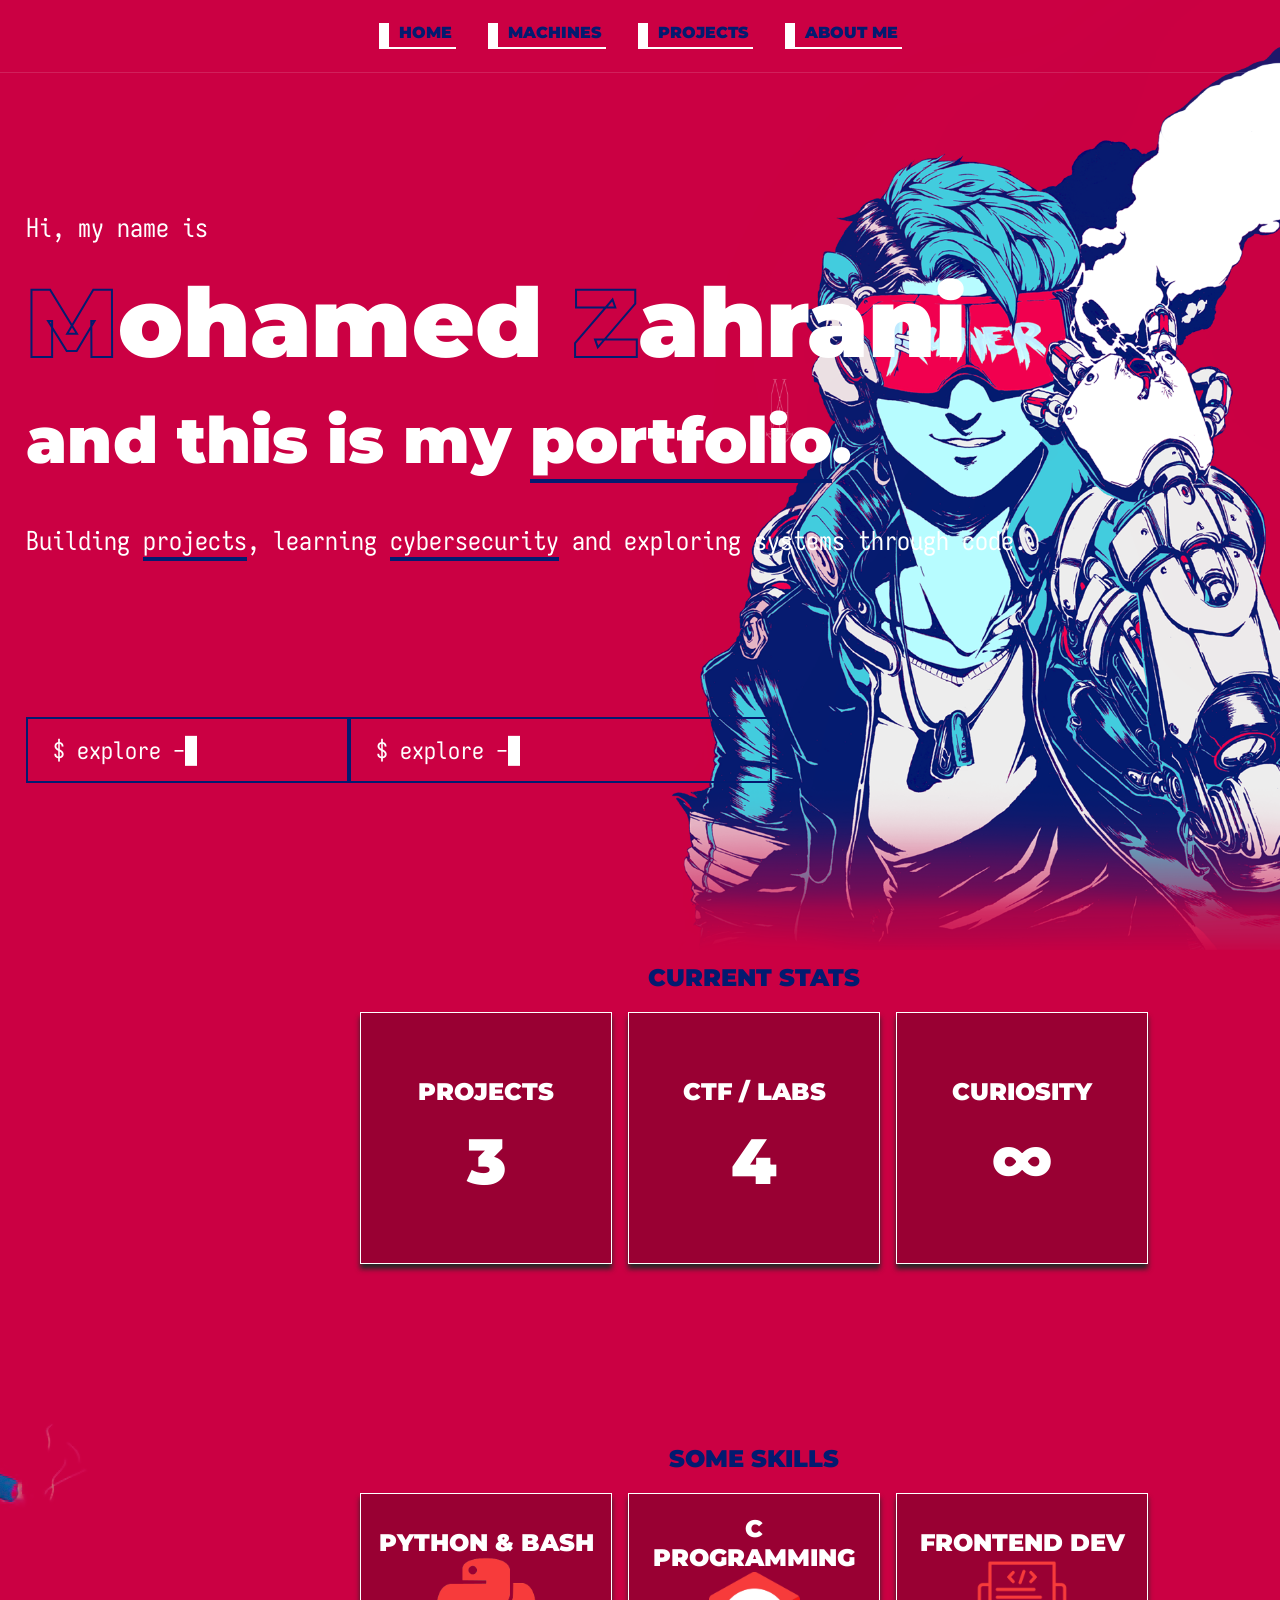
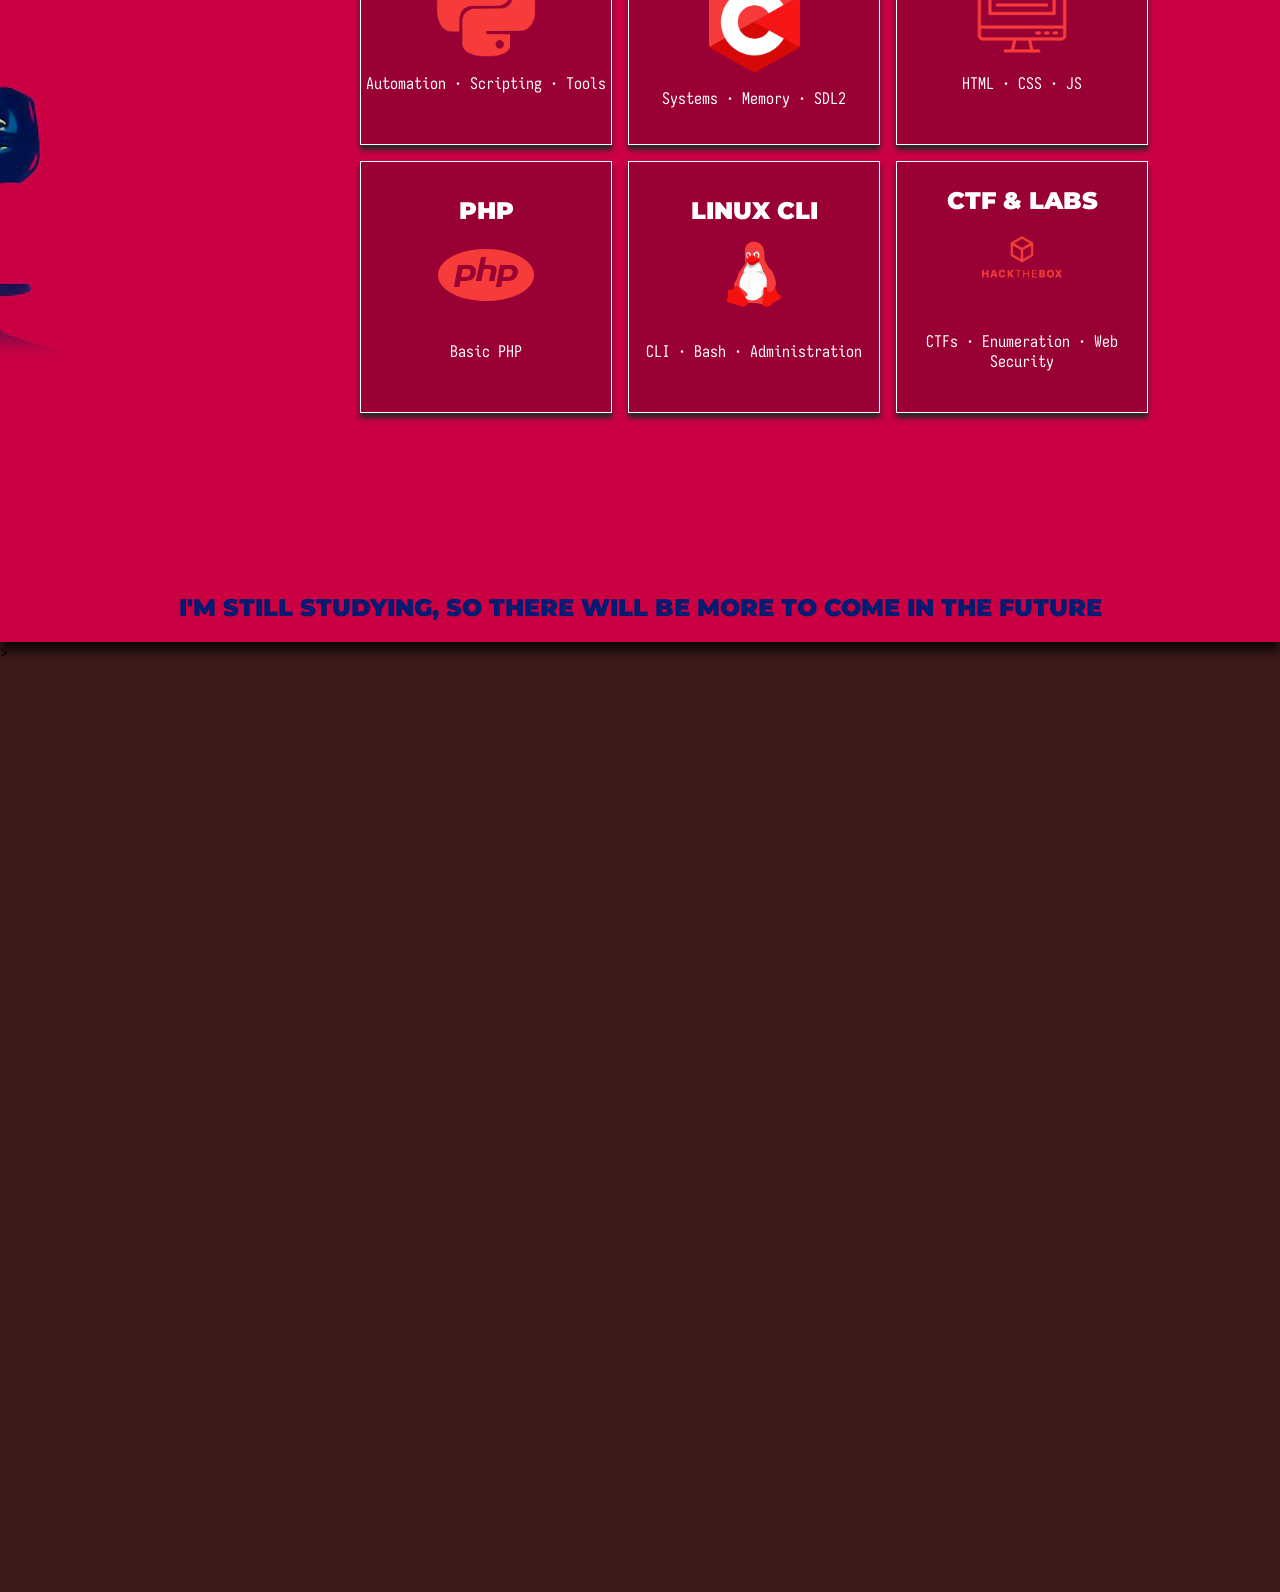
==== commit b1045cc9: "Personajes animaciones" ====
--- a/index.html
+++ b/index.html
@@ -22,13 +22,14 @@
             </nav>
         </header>
 
-        <div class="runner">
-            <img src="images/runner.png" alt="Cyberpunk Character, Runner">
+        <div class="characters">
+            <div class="runner">
+                <img src="images/runner.png" alt="Cyberpunk Character, Runner">
+            </div>
+            <div class="old_man">
+                <img src="images/old man.png" alt="Cyberpunk Character, Old man">
+            </div>
         </div>
-        <div class="old_man">
-            <img src="images/old man.png" alt="Cyberpunk Character, Old man">
-        </div>
-
 
         <main class="content">
             <section class="intro">
--- a/style.css
+++ b/style.css
@@ -32,6 +32,7 @@
     font-family: "text";
     justify-content: center;
     margin: 0;
+    
 }
 
 div.main_layout{
@@ -46,6 +47,11 @@
     margin: 0;
     z-index: 0;
     max-width: 1920px;
+    
+}
+
+div.characters{
+    overflow-x: hidden;
 }
 
 div.runner{
@@ -60,11 +66,26 @@
     height: 100%;
 }
 
+.runner img.enter {
+    animation: enter-from-right 1s ease-out forwards;
+}
+
+@keyframes enter-from-right {
+    from {
+        transform: translateX(300px);
+        opacity: 0;
+    }
+    to {
+        transform: translateX(0);
+        opacity: 1;
+    }
+}
+
 div.old_man{
     position: absolute;
     left: 0;
     top: 950px;
-    height: 500px;
+    height: 350px;
     z-index: -1;
 }
 div.old_man{
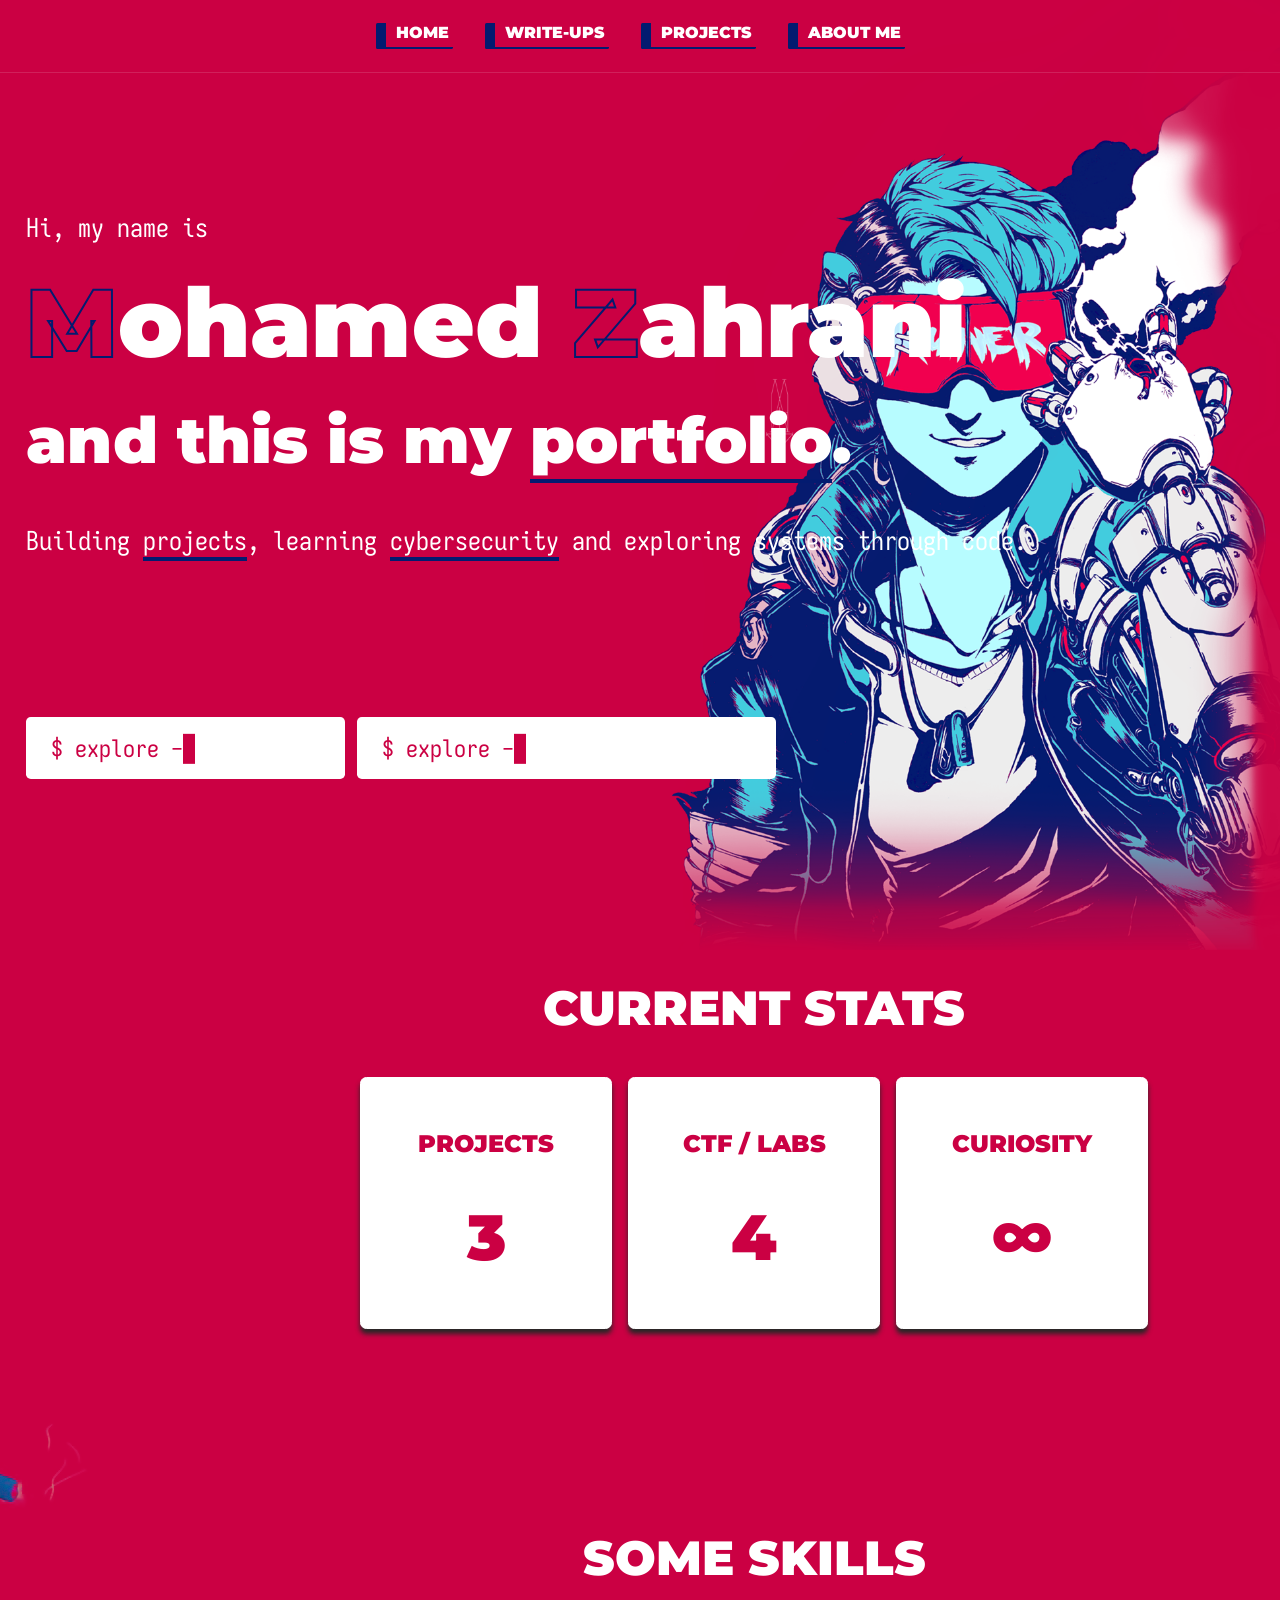
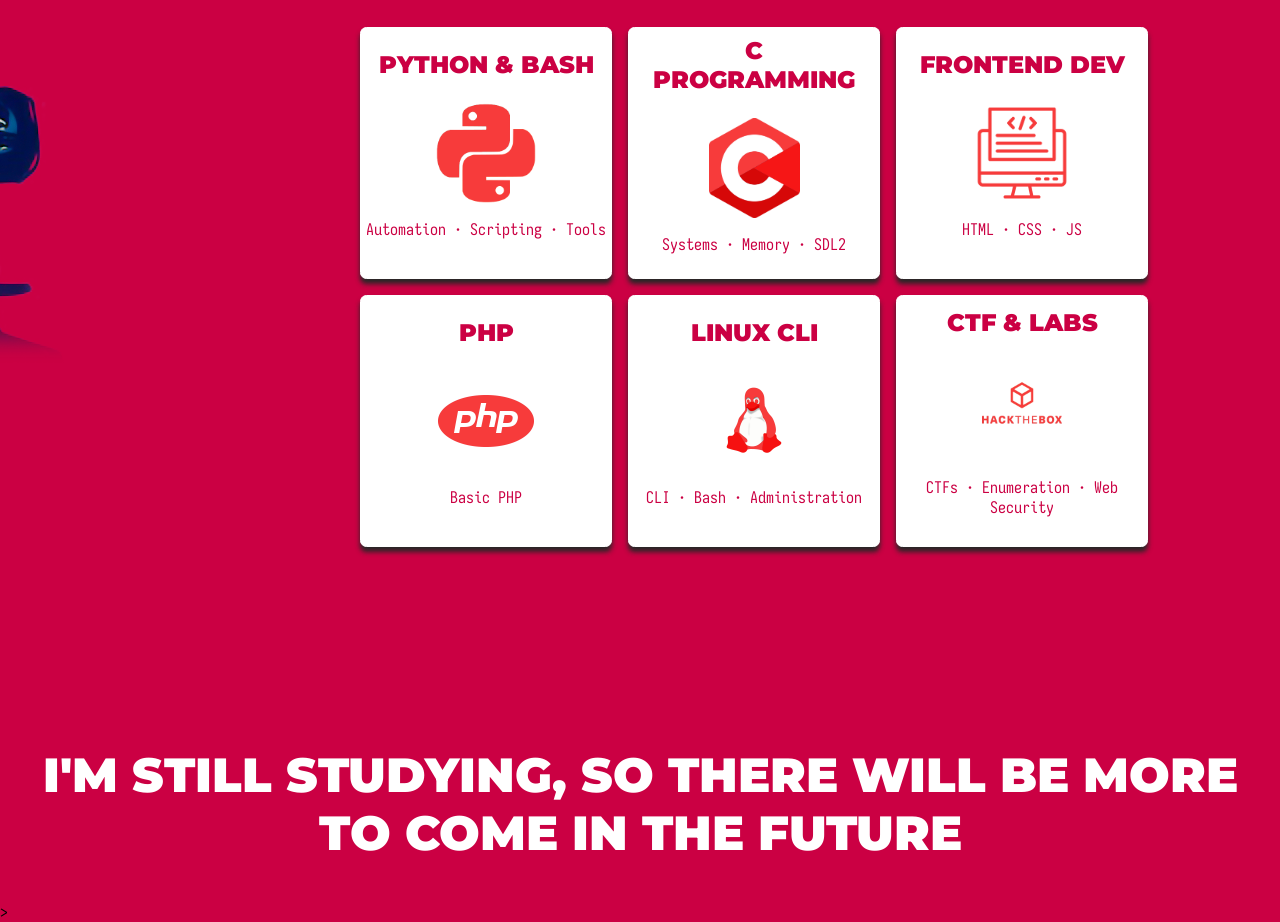
==== commit 448fb1bf: "Colors and UI modified, plus write-ups page started" ====
--- a/index.html
+++ b/index.html
@@ -4,9 +4,10 @@
     <meta charset="UTF-8">
     <meta name="viewport" content="width=device-width, initial-scale=1.0">
     <title>Home | MZ</title>
-    <link rel="stylesheet" href="style.css">
-    <script src="scroll.js" defer></script>
-    <script src="script.js" defer></script>
+    <link rel="stylesheet" href="css/index.css">
+    <link rel="stylesheet" href="css/common.css">
+    <script src="js/scroll.js" defer></script>
+    <script src="js/script.js" defer></script>
 </head>
 <body>
 
@@ -15,8 +16,8 @@
         <header>
             <!--<img src="images/logo_no_background.png"alt="MZ Logo" class="logo">-->
             <nav>
-                <a href="#home">HOME</a>
-                <a href="#machines">MACHINES</a>
+                <a href="index.html">HOME</a>
+                <a href="pages/writeups.html">WRITE-UPS</a>
                 <a href="#projects">PROJECTS</a>
                 <a href="#about_me">ABOUT ME</a>
             </nav>
@@ -36,7 +37,7 @@
                 <p class="todo">Hi, my name is</p><br><h1 class="todo"><span class="capital_letter">M</span>ohamed <span class="capital_letter">Z</span>ahrani</h1><br><h2 class="todo">and this is my <span>portfolio</span>.</h2><br><p class="todo">Building <span>projects</span>, learning <span>cybersecurity</span> and exploring systems through code.</p>
             </section>
             <section class="CTA">
-                <a href="#machines" class="terminal-command pwned-machines todo">
+                <a href="pages/writeups.html" class="terminal-command pwned-machines todo">
                     <span class="command"></span><span class="cursor">█</span>
                 </a>
                 <a href="#projects" class="terminal-command projects todo">
--- a/css/index.css
+++ b/css/index.css
@@ -0,0 +1,316 @@
+
+div.characters{
+    overflow-x: hidden;
+}
+
+div.runner{
+    position: absolute;
+    right: 0;
+    top: 0;
+    height: 950px;
+    z-index: -1;
+}
+
+div.runner img{
+    height: 100%;
+}
+
+.runner img.enter {
+    animation: enter-from-right 1s ease-out forwards;
+}
+
+@keyframes enter-from-right {
+    from {
+        transform: translateX(300px);
+        opacity: 0;
+    }
+    to {
+        transform: translateX(0);
+        opacity: 1;
+    }
+}
+
+div.old_man{
+    position: absolute;
+    left: 0;
+    top: 950px;
+    height: 350px;
+    z-index: -1;
+}
+div.old_man{
+    height: 100%;
+}
+
+
+
+
+.logo{
+    opacity: 0;
+    height: 200px;
+    position: absolute;
+    top:-5vh;
+    right: 0vh;
+    
+    
+}
+
+
+
+.content{
+    display: flex;
+    flex-direction: column;
+    color: var(--text-second-color);
+    justify-content: center;
+    gap: 10rem;
+    padding-top: 5rem;
+}
+
+.intro{
+    display: flex;
+    flex-direction: column;
+    text-align: left;
+    align-self: left;
+    max-width: 1200px;
+    
+    padding: 0 2%;
+    margin-top: 2rem;
+    margin-bottom: 0;
+    /*background: linear-gradient(rgba(255, 255, 255, 0.01), rgba(255, 255, 255, 0.012));
+    */
+    transition: 0.5s ease ;
+}
+
+
+.intro p{
+    font-family: "text";
+    font-size: 1.6rem;
+    margin-bottom: 0px;
+}
+
+.intro h1,h2{
+    font-family: "sub_title";
+    margin-top: 0px;
+    margin-bottom: 0px;
+}
+
+.intro h1{
+    font-size: 6rem;
+    color: var(--text-main-color);
+}
+
+@keyframes blink-color{
+    25%{
+        opacity: 75%;
+    }
+    50%{
+        opacity: 50%;
+    }
+    75%{
+        opacity: 25%;
+    }
+    100%{
+        opacity: 0%;
+    }
+}
+
+.intro span.capital_letter{
+    color: var(--dark-blue);
+    -webkit-text-fill-color: transparent;
+    -webkit-text-stroke: 2px;
+    /*animation: blink-color 1s alternate infinite ;*/
+
+}
+
+
+
+.intro span.capital_letter:hover{
+    color: var(--text-main-color);
+    -webkit-text-fill-color: transparent;
+    -webkit-text-stroke: 2px;
+}
+
+.intro h2{
+
+    font-size: 4rem;
+}
+
+.intro h2 span{
+    border-bottom: 4px solid var(--dark-blue);
+}
+
+.intro p span{
+    border-bottom: 4px solid var(--dark-blue);
+}
+
+section.CTA{
+    display: flex;
+    flex-direction: row;
+    gap: 1%;
+    padding: 0 2%;
+    
+}
+
+section.CTA a{
+    text-decoration: none;
+    font-family: "text";
+    font-size: 1.5rem;
+    color: var(--red-background);
+    /*border: 2px solid var(--dark-blue);*/
+    padding-top: 1rem;
+    padding-bottom: 1rem;
+    border-radius: 0.3rem;
+    background-color: white;
+    
+}
+
+section.CTA a.terminal-command:hover{
+    transform: translateY(-0.1rem);
+}
+
+section.CTA a.pwned-machines{
+    
+    padding-right: 150px;
+    padding-left: 25px;
+    border-right: var(--red-background);
+}
+
+section.CTA a.projects{
+    padding-right: 250px;
+    padding-left: 25px;
+    
+}
+
+@keyframes blink{
+    50%{
+        opacity: 0;
+    }
+}
+
+section.CTA a span.cursor{
+    width: 10px;
+    animation: blink 1s step-end infinite;
+}
+
+
+.section .title{
+    font-family: "sub_title";
+    color: white;
+    align-items: center;
+    text-align: center;
+    transition: 0.5s ease;
+    font-size: 3rem;
+}
+
+.section .title:hover{
+    color: var(--dark-blue);
+    
+}
+
+.section{
+    display: flex;
+    flex-direction: column;
+}
+
+
+
+.section .wrap{
+    display: flex;
+    flex-wrap: wrap;
+    gap: 1rem;
+    align-self: center;
+    justify-content: center;
+    max-width: 1000px;
+    border: 2px rgba(252, 255, 215, 0.836);
+}
+
+section.section.stats,
+section.section.skills {
+    align-self: flex-end;
+    margin-right: 2%;
+    width: 1000px;
+}
+
+section.section div.wrap div.card{
+    
+    display: flex;
+    flex-direction: column;
+    align-items: center;
+    color: var(--red-background);
+    width: 250px;
+    aspect-ratio: 1 / 1;
+    justify-content: center;
+    align-items: center;
+    background-color: white; /*rgba(0, 0, 0, 0.247);/*linear-gradient(180deg, rgba(3, 27, 112, 0.671), rgba(66, 204, 222, 0.5));
+    */box-shadow: 0 5px 5px #272727;
+    transition: 0.5s ease;
+    border: 1px solid white;
+    border-radius: 0.4rem;
+    
+}
+
+
+.card:hover{
+    transform: translateY(-10px);
+    border-radius: 2rem;
+}
+
+.card h2{
+    text-align: center;
+    font-size: 1.5rem;
+    padding: 0 1rem;
+    padding-bottom: 1.5rem;
+}
+
+.card h3{
+    text-align: center;
+    font-size: 1rem;
+    font-weight: 500;
+}
+
+.card span{
+    margin-top: 1rem;
+    font-family: "sub_title";
+    font-size: 4rem;
+    color: var(--red-background);
+    /*-webkit-text-fill-color: transparent;
+    -webkit-text-stroke: 2px;*/
+    transition: 0.5s ease;
+}
+
+.card span:hover{
+    color: var(--dark-blue);
+    -webkit-text-fill-color: transparent;
+    -webkit-text-stroke: 2px;
+}
+
+
+
+
+.card img.symbol{
+    
+    max-height: 100px;
+}
+
+
+.section h1.more_to_come{
+    color: white;
+}
+
+
+@media screen and (max-width: 700px){
+    .stats .wrap{
+        display: flex;
+        flex-direction: column;
+        align-self: center;
+    }
+
+}
+
+.todo {
+    opacity: 0;
+    transition: opacity 1.5s , color 0.2s ;
+}
+
+.todo.show{
+    opacity: 1;
+}
--- a/css/common.css
+++ b/css/common.css
@@ -0,0 +1,110 @@
+:root {
+    --red: #f73b3b;
+    --red-background: #cb0043;
+    --dark-blue: #031b70;
+    --light-blue: #42cbde;
+    --background-color: #3F1A1A; 
+    --main_layout_color: #75B6AB;
+    --gray-shadow: #272727;
+    --text-main-color: white;
+    --text-main-contrast: ;
+    --text-second-color: white;
+}
+
+@font-face {
+  font-family: "sub_title";
+  src: url("../fonts/Montserrat-VariableFont_wght.ttf") format('woff2');
+  font-weight: 1000;
+  font-style: normal;
+}
+
+@font-face {
+  font-family: "text";
+  src: url("../fonts/IosevkaCharonMono-Regular.ttf") format('woff2');
+  font-weight: normal;
+  font-style: normal;
+}
+
+
+body{
+    background-color: var(--red-background);
+    font-family: "text";
+    justify-content: center;
+    margin: 0;
+    
+}
+
+div.main_layout{
+    background-color: var(--red-background);
+    
+    /*background-image: url("images/background\ v2.png");/*linear-gradient(rgba(0, 0, 0, 0.733), rgba(0, 0, 0, 0.705)), url("images/background\ v2.png");*/
+    background-size: cover;
+    background-repeat: no-repeat;
+    background-attachment: fixed;
+    
+    position: relative;
+    margin: 0;
+    z-index: 0;
+    max-width: 1920px;
+    overflow: hidden;
+}
+
+header{
+    background-color: transparent;
+    display: flex;
+    flex-direction: row;
+    justify-content: center;
+    
+    max-height: 100px;
+    
+    position: sticky;
+    top: 0;
+    transition: background-color 0.3s;
+    border-bottom: 1px solid rgba(255, 255, 255, 0.13);
+    z-index: 1;
+}
+
+header.scrolled {
+    background-color: var(--dark-blue);
+}
+
+header.scrolled nav a{
+    color: var(--red-background);
+}
+header.scrolled nav a:hover{
+    color: white;
+}
+
+nav{
+
+    display: flex;
+    gap: 2rem;
+    justify-self: center;
+    padding: 1.8% 3%;
+    justify-self: center;
+    /*background: linear-gradient(rgba(255, 255, 255, 0.055), rgba(255, 255, 255, 0.082));
+    border-radius: 1000px;*/
+    
+}
+
+nav a{
+    font-family: "sub_title";
+    color: white;
+    text-decoration: none;
+    text-align: center;
+    padding: 0px 4px 5px 10px;
+    
+    border-bottom: 2px solid var(--dark-blue);
+    border-left: 10px solid var(--dark-blue);
+    border-radius: 0.1rem;
+    transition: 0.5s ease;
+    display: flex;
+    flex-direction:row;
+}
+
+nav a:hover{
+    color: white;
+    border-bottom: 2px solid var(--text-main-color);
+    border-left: 0px solid white;
+    padding: 0px;
+}
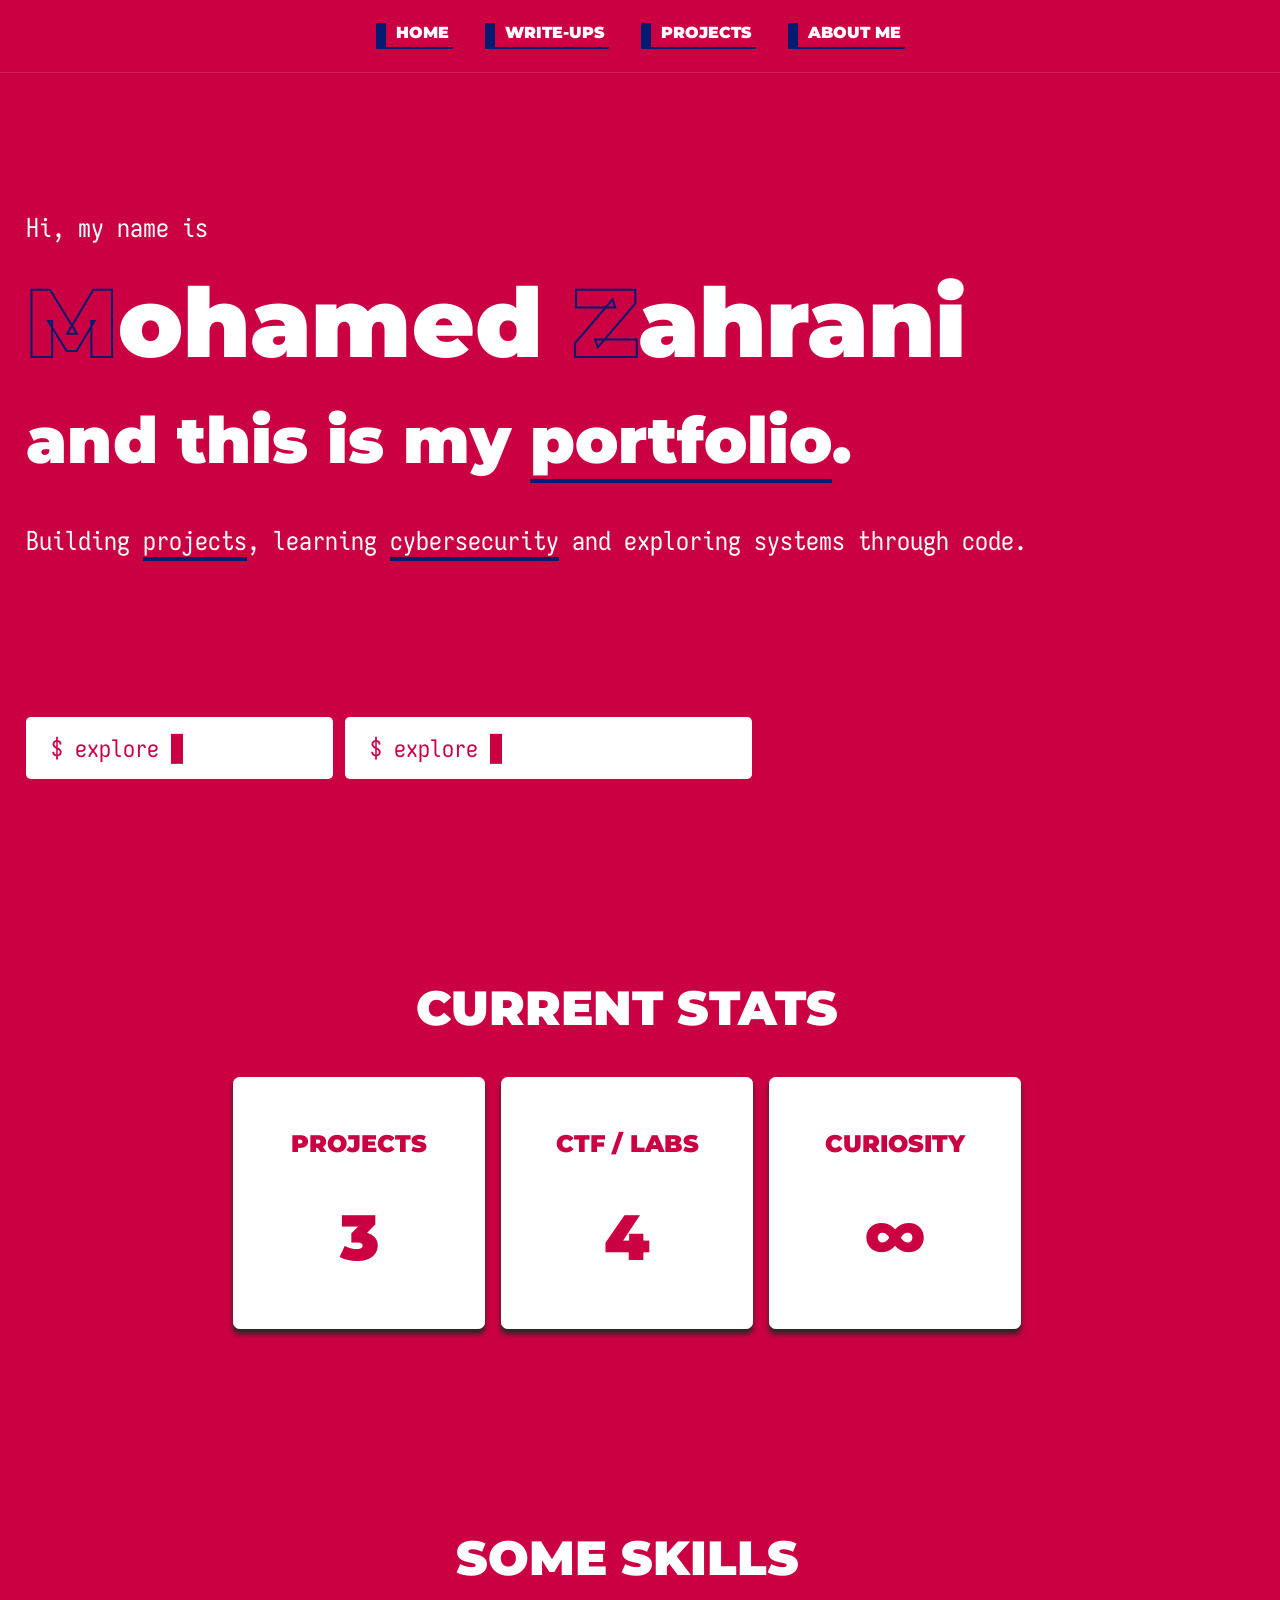
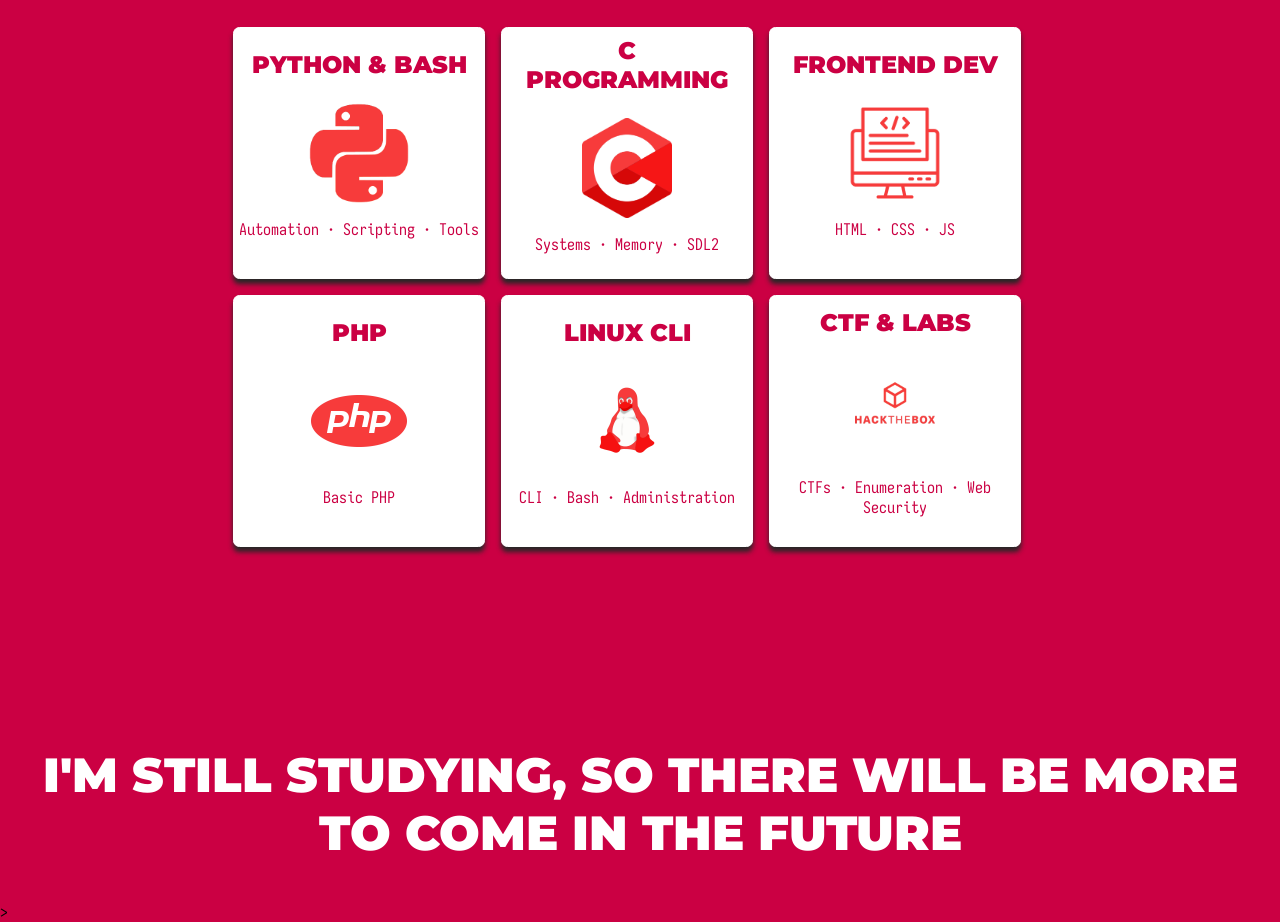
==== commit 413c5ac0: "about me en curso, foto mia anadida" ====
--- a/index.html
+++ b/index.html
@@ -19,7 +19,7 @@
                 <a href="index.html">HOME</a>
                 <a href="pages/writeups.html">WRITE-UPS</a>
                 <a href="#projects">PROJECTS</a>
-                <a href="#about_me">ABOUT ME</a>
+                <a href="pages/about-me.html">ABOUT ME</a>
             </nav>
         </header>
 
--- a/css/index.css
+++ b/css/index.css
@@ -297,15 +297,41 @@
 }
 
 
-@media screen and (max-width: 700px){
-    .stats .wrap{
+@media screen and (max-width: 800px){
+    .stats .wrap, .skills .wrap{
         display: flex;
         flex-direction: column;
         align-self: center;
     }
-
-}
-
+    section.CTA{
+        
+        align-self: center;
+    }
+
+}
+
+@media screen and (max-width: 1570px){
+    div.runner,div.old_man{
+        opacity: 0;
+    }
+    section.section.stats,
+    section.section.skills {
+        align-self: center;
+        margin-right: 2%;
+        width: 1000px;
+    }
+}
+
+@media screen and (max-width: 1120px){
+    section.CTA{
+        flex-direction: column;
+        gap: 0.2rem;
+        max-width: 600px;
+    }
+    section.CTA a{
+        font-size: 1.2rem;
+    }
+}
 .todo {
     opacity: 0;
     transition: opacity 1.5s , color 0.2s ;
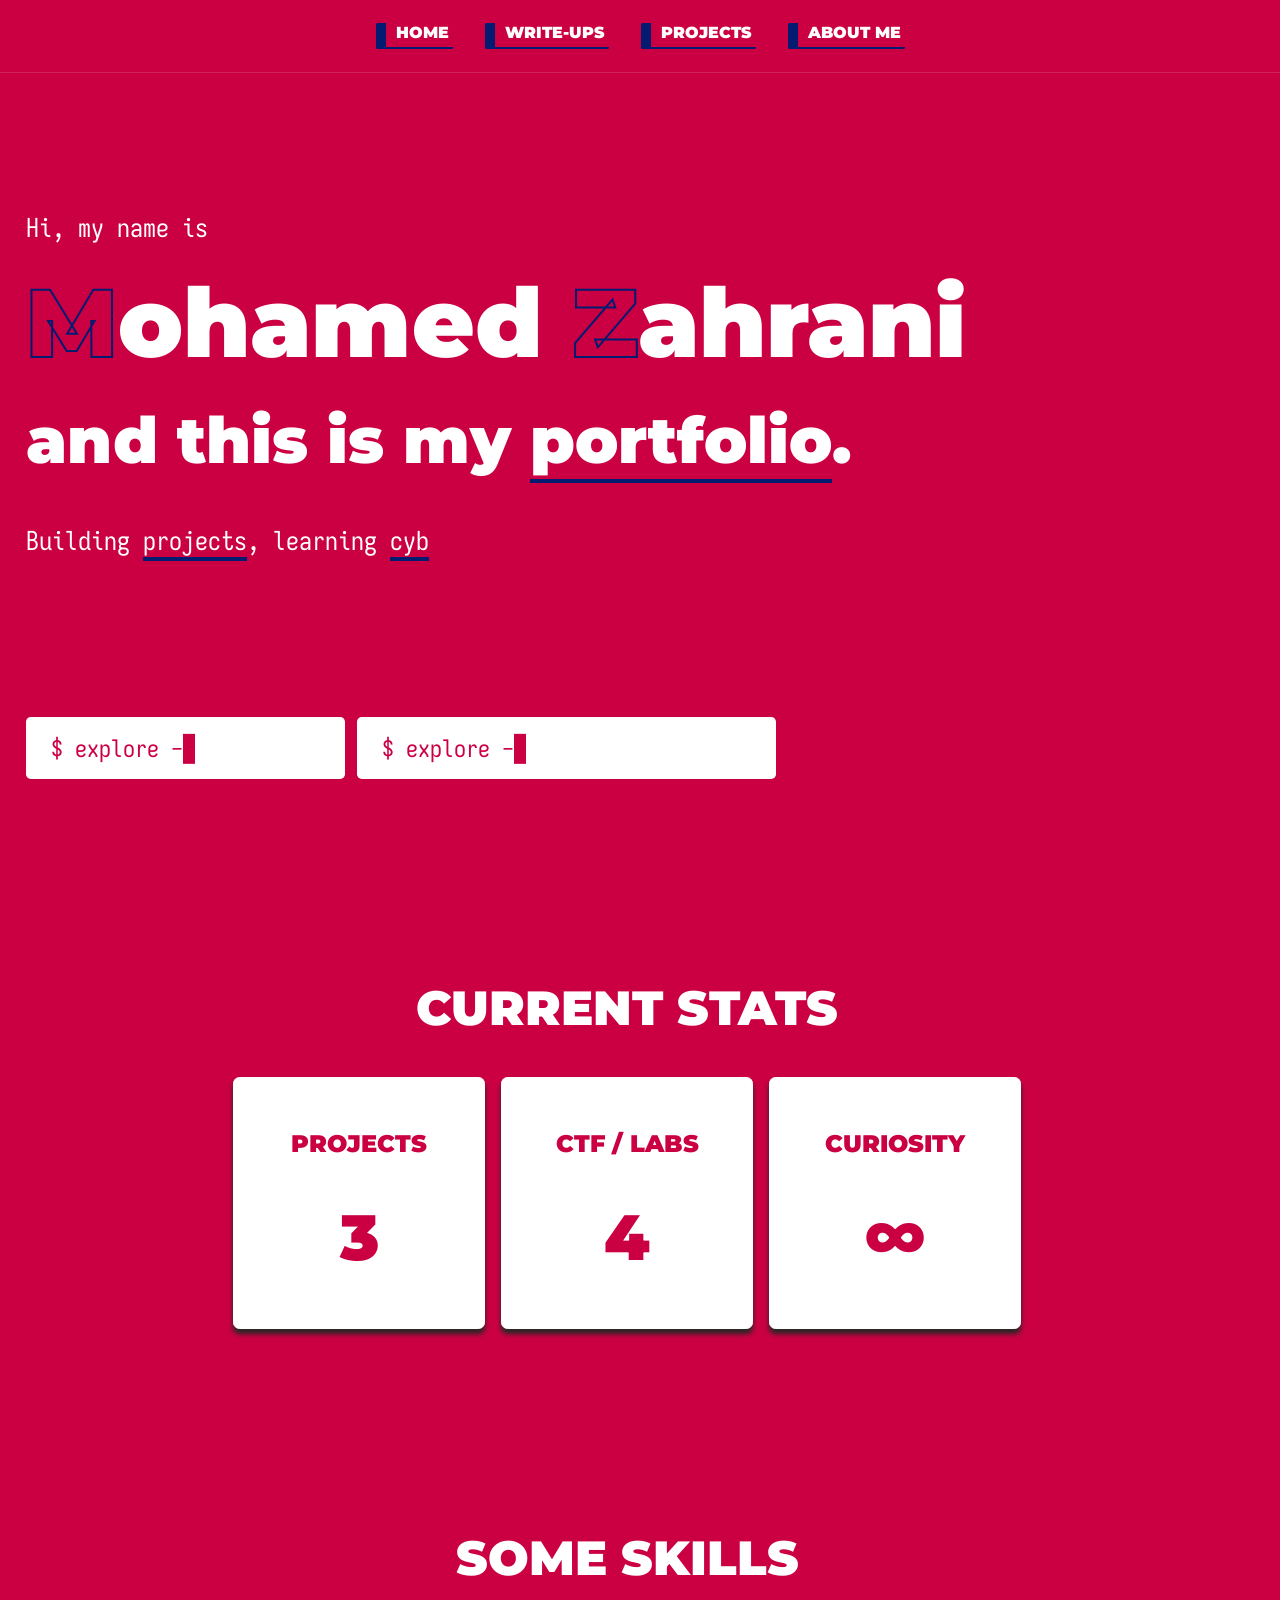
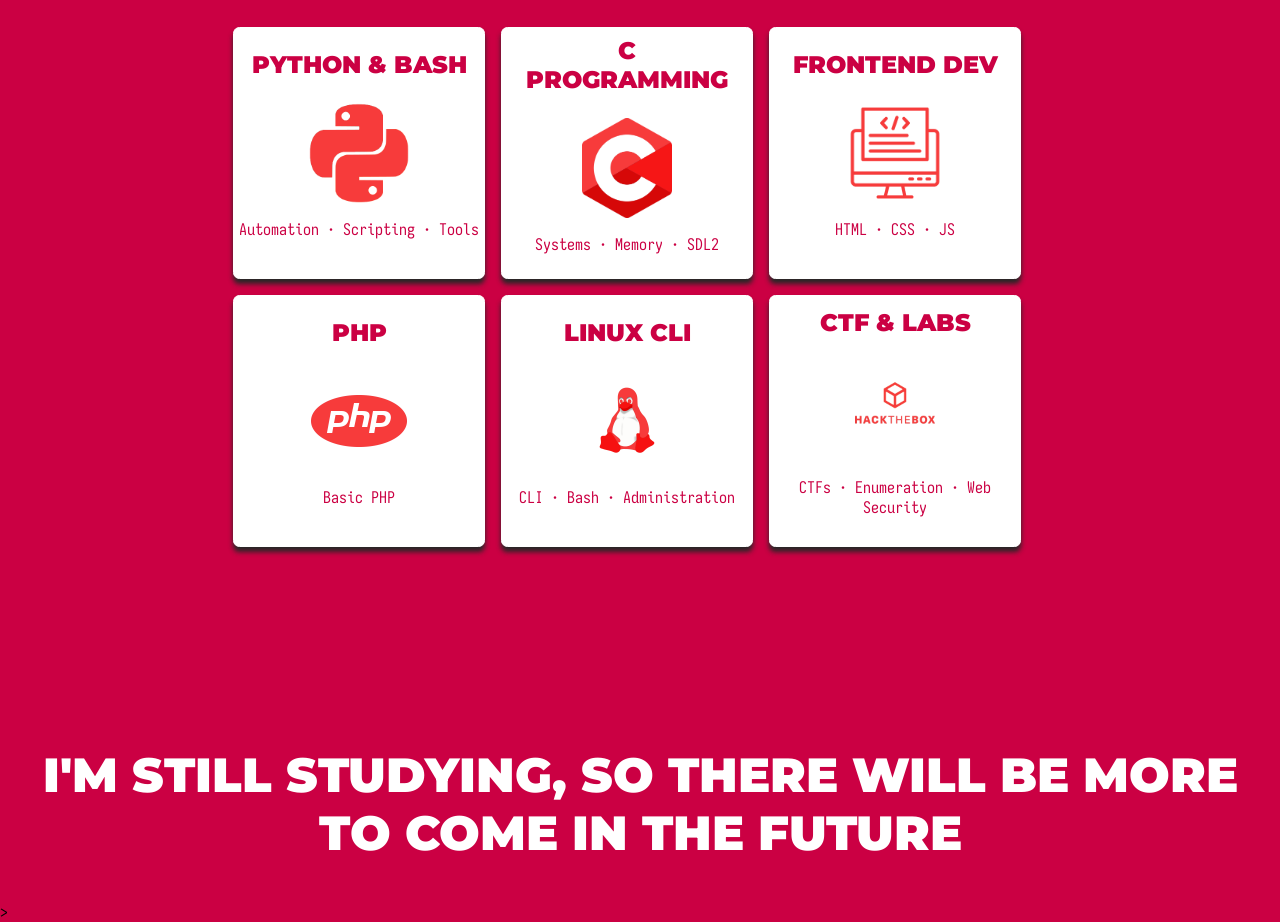
==== commit 9cfdbc73: "Started page project" ====
--- a/index.html
+++ b/index.html
@@ -34,7 +34,7 @@
 
         <main class="content">
             <section class="intro">
-                <p class="todo">Hi, my name is</p><br><h1 class="todo"><span class="capital_letter">M</span>ohamed <span class="capital_letter">Z</span>ahrani</h1><br><h2 class="todo">and this is my <span>portfolio</span>.</h2><br><p class="todo">Building <span>projects</span>, learning <span>cybersecurity</span> and exploring systems through code.</p>
+                <p id="texto" class="todo">Hi, my name is</p><br><h1 id="texto1" class="todo"><span class="capital_letter">M</span>ohamed <span class="capital_letter">Z</span>ahrani</h1><br><h2 id="texto2"class="todo">and this is my <span>portfolio</span>.</h2><br><p id="texto3" class="todo">Building <span>projects</span>, learning <span>cybersecurity</span> and exploring systems through code.</p>
             </section>
             <section class="CTA">
                 <a href="pages/writeups.html" class="terminal-command pwned-machines todo">
